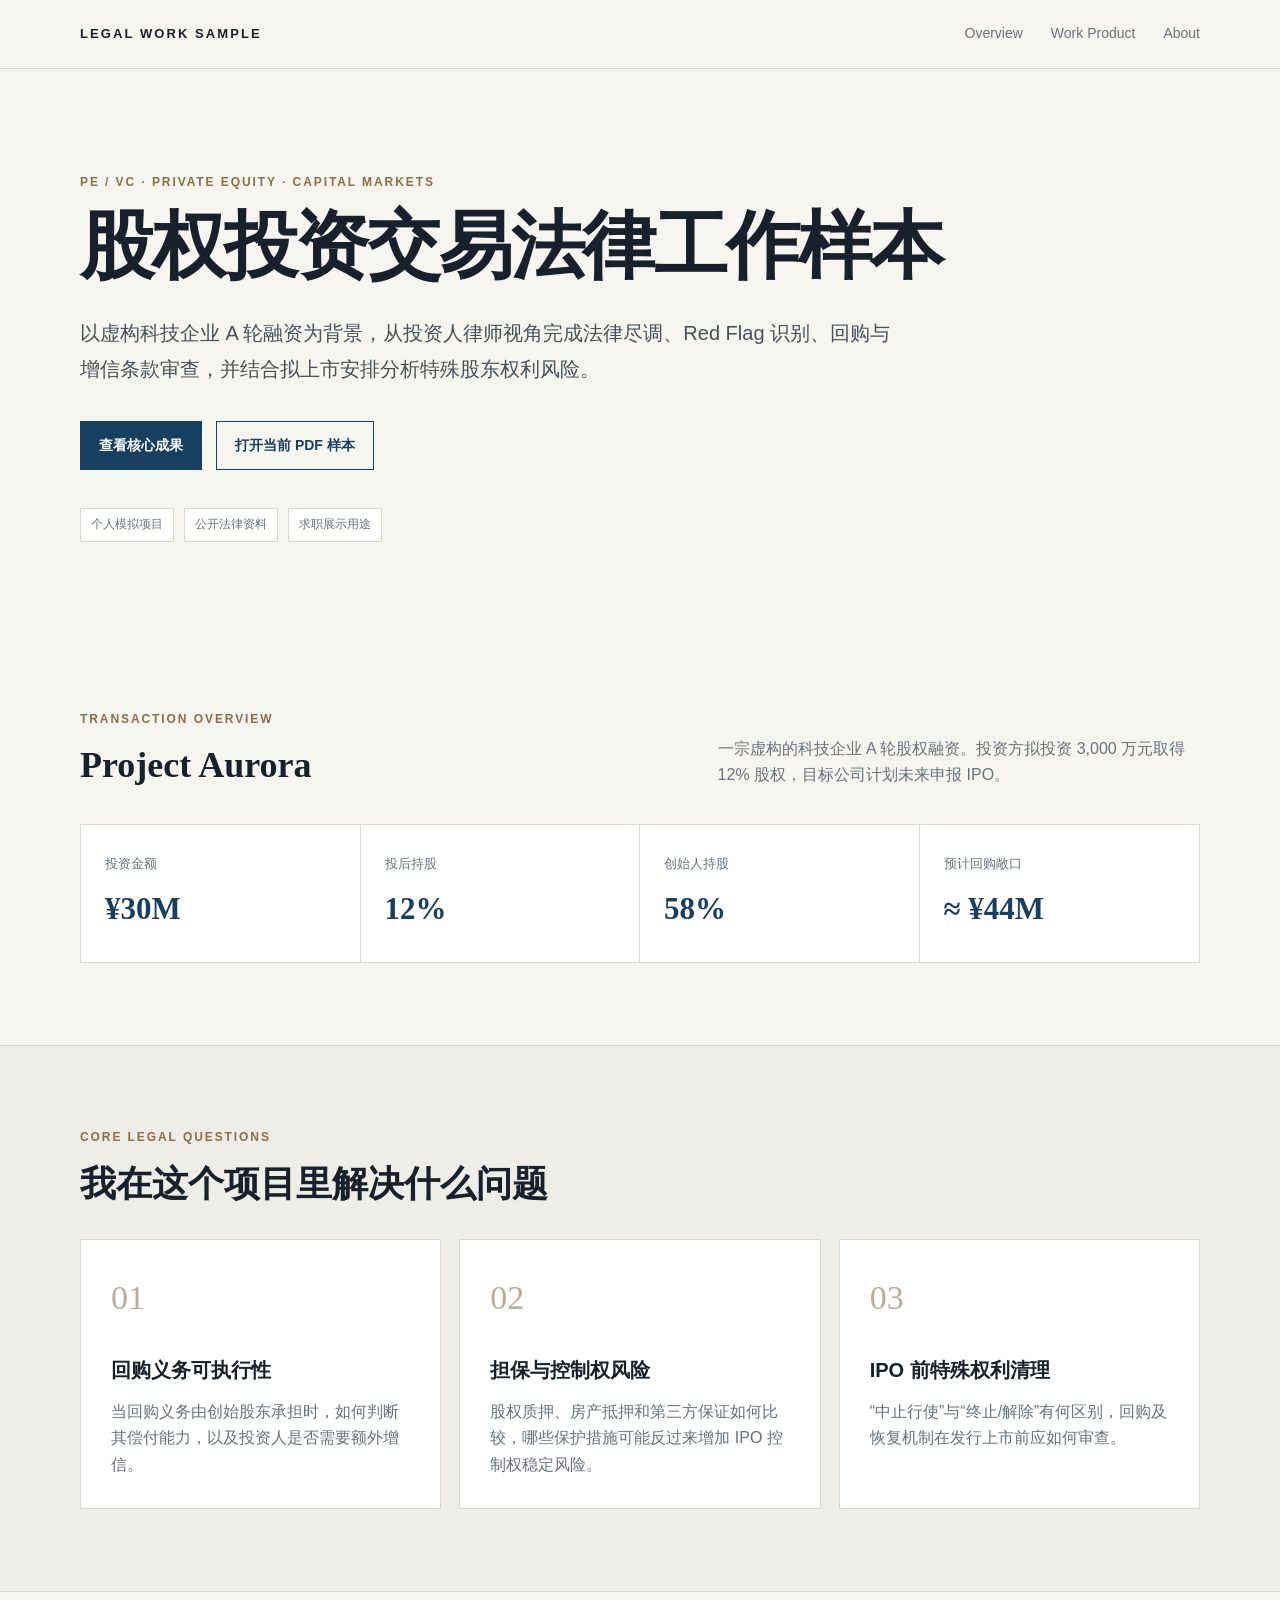
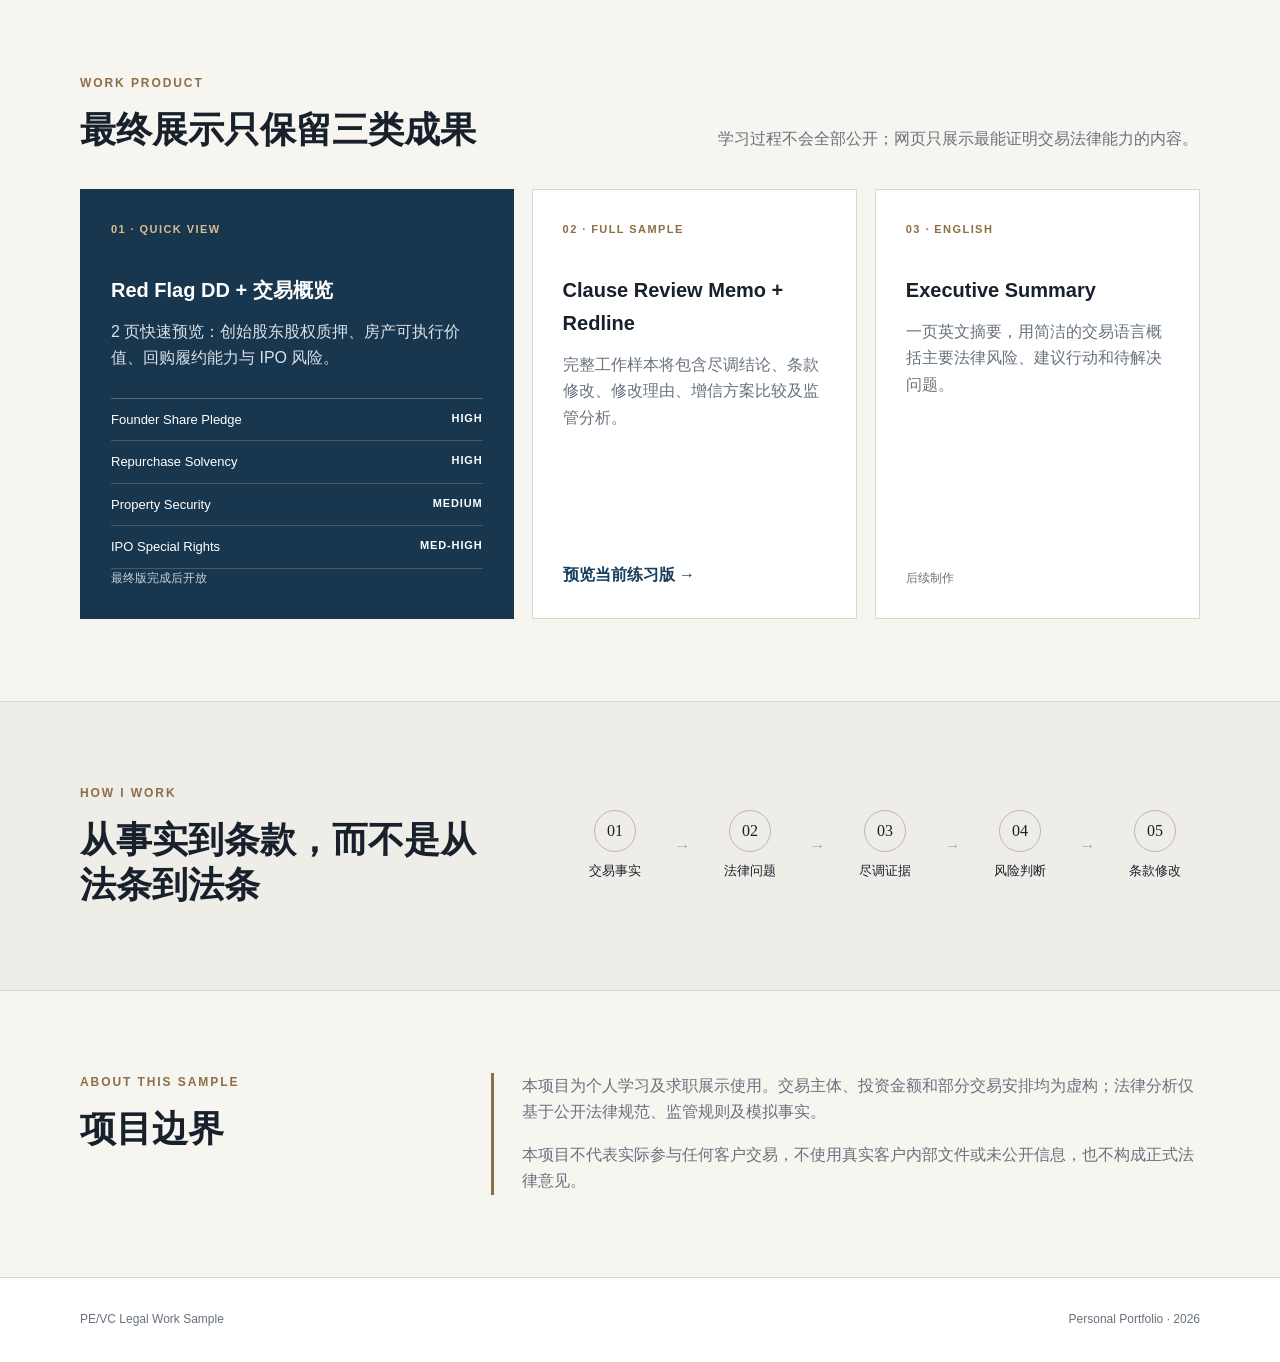
==== index.html @ 344b44df "Add static portfolio site" ====
<!doctype html>
<html lang="zh-CN">
<head>
  <meta charset="utf-8" />
  <meta name="viewport" content="width=device-width,initial-scale=1" />
  <meta name="description" content="PE/VC 股权投资交易法律工作样本｜个人求职作品集" />
  <title>PE/VC Legal Work Sample</title>
  <link rel="stylesheet" href="styles.css" />
</head>
<body>
  <header class="topbar">
    <div class="wrap nav">
      <a class="brand" href="#top">LEGAL WORK SAMPLE</a>
      <nav>
        <a href="#overview">Overview</a>
        <a href="#work">Work Product</a>
        <a href="#about">About</a>
      </nav>
    </div>
  </header>

  <main id="top">
    <section class="hero wrap">
      <div class="eyebrow">PE / VC · PRIVATE EQUITY · CAPITAL MARKETS</div>
      <h1>股权投资交易法律工作样本</h1>
      <p class="lead">以虚构科技企业 A 轮融资为背景，从投资人律师视角完成法律尽调、Red Flag 识别、回购与增信条款审查，并结合拟上市安排分析特殊股东权利风险。</p>
      <div class="hero-actions">
        <a class="btn primary" href="#work">查看核心成果</a>
        <a class="btn ghost" href="assets/PEVC_Legal_Work_Sample_v1.pdf" target="_blank" rel="noopener">打开当前 PDF 样本</a>
      </div>
      <div class="hero-meta">
        <span>个人模拟项目</span><span>公开法律资料</span><span>求职展示用途</span>
      </div>
    </section>

    <section id="overview" class="section wrap">
      <div class="section-head">
        <div>
          <div class="eyebrow">TRANSACTION OVERVIEW</div>
          <h2>Project Aurora</h2>
        </div>
        <p>一宗虚构的科技企业 A 轮股权融资。投资方拟投资 3,000 万元取得 12% 股权，目标公司计划未来申报 IPO。</p>
      </div>
      <div class="stats">
        <div class="stat"><span>投资金额</span><strong>¥30M</strong></div>
        <div class="stat"><span>投后持股</span><strong>12%</strong></div>
        <div class="stat"><span>创始人持股</span><strong>58%</strong></div>
        <div class="stat"><span>预计回购敞口</span><strong>≈ ¥44M</strong></div>
      </div>
    </section>

    <section class="section alt">
      <div class="wrap">
        <div class="eyebrow">CORE LEGAL QUESTIONS</div>
        <h2>我在这个项目里解决什么问题</h2>
        <div class="cards three">
          <article class="card">
            <div class="num">01</div>
            <h3>回购义务可执行性</h3>
            <p>当回购义务由创始股东承担时，如何判断其偿付能力，以及投资人是否需要额外增信。</p>
          </article>
          <article class="card">
            <div class="num">02</div>
            <h3>担保与控制权风险</h3>
            <p>股权质押、房产抵押和第三方保证如何比较，哪些保护措施可能反过来增加 IPO 控制权稳定风险。</p>
          </article>
          <article class="card">
            <div class="num">03</div>
            <h3>IPO 前特殊权利清理</h3>
            <p>“中止行使”与“终止/解除”有何区别，回购及恢复机制在发行上市前应如何审查。</p>
          </article>
        </div>
      </div>
    </section>

    <section id="work" class="section wrap">
      <div class="section-head">
        <div>
          <div class="eyebrow">WORK PRODUCT</div>
          <h2>最终展示只保留三类成果</h2>
        </div>
        <p>学习过程不会全部公开；网页只展示最能证明交易法律能力的内容。</p>
      </div>
      <div class="work-grid">
        <article class="work-card featured">
          <div class="tag">01 · QUICK VIEW</div>
          <h3>Red Flag DD + 交易概览</h3>
          <p>2 页快速预览：创始股东股权质押、房产可执行价值、回购履约能力与 IPO 风险。</p>
          <div class="mini-table">
            <div><span>Founder Share Pledge</span><b>HIGH</b></div>
            <div><span>Repurchase Solvency</span><b>HIGH</b></div>
            <div><span>Property Security</span><b>MEDIUM</b></div>
            <div><span>IPO Special Rights</span><b>MED-HIGH</b></div>
          </div>
          <span class="coming">最终版完成后开放</span>
        </article>

        <article class="work-card">
          <div class="tag">02 · FULL SAMPLE</div>
          <h3>Clause Review Memo + Redline</h3>
          <p>完整工作样本将包含尽调结论、条款修改、修改理由、增信方案比较及监管分析。</p>
          <a class="text-link" href="assets/PEVC_Legal_Work_Sample_v1.pdf" target="_blank" rel="noopener">预览当前练习版 →</a>
        </article>

        <article class="work-card">
          <div class="tag">03 · ENGLISH</div>
          <h3>Executive Summary</h3>
          <p>一页英文摘要，用简洁的交易语言概括主要法律风险、建议行动和待解决问题。</p>
          <span class="coming">后续制作</span>
        </article>
      </div>
    </section>

    <section class="section alt">
      <div class="wrap split">
        <div>
          <div class="eyebrow">HOW I WORK</div>
          <h2>从事实到条款，而不是从法条到法条</h2>
        </div>
        <div class="flow">
          <div><span>01</span><p>交易事实</p></div>
          <i>→</i>
          <div><span>02</span><p>法律问题</p></div>
          <i>→</i>
          <div><span>03</span><p>尽调证据</p></div>
          <i>→</i>
          <div><span>04</span><p>风险判断</p></div>
          <i>→</i>
          <div><span>05</span><p>条款修改</p></div>
        </div>
      </div>
    </section>

    <section id="about" class="section wrap about">
      <div>
        <div class="eyebrow">ABOUT THIS SAMPLE</div>
        <h2>项目边界</h2>
      </div>
      <div class="notice">
        <p>本项目为个人学习及求职展示使用。交易主体、投资金额和部分交易安排均为虚构；法律分析仅基于公开法律规范、监管规则及模拟事实。</p>
        <p>本项目不代表实际参与任何客户交易，不使用真实客户内部文件或未公开信息，也不构成正式法律意见。</p>
      </div>
    </section>
  </main>

  <footer>
    <div class="wrap footer-inner">
      <span>PE/VC Legal Work Sample</span>
      <span>Personal Portfolio · 2026</span>
    </div>
  </footer>
</body>
</html>
---- styles.css ----
:root{
  --ink:#18212b;
  --muted:#68727d;
  --paper:#f7f5f0;
  --white:#ffffff;
  --line:#d9d7d1;
  --accent:#173f5f;
  --accent2:#8d6e45;
  --soft:#ece8df;
}
*{box-sizing:border-box}
html{scroll-behavior:smooth}
body{margin:0;font-family:Inter,"PingFang SC","Microsoft YaHei",Arial,sans-serif;color:var(--ink);background:var(--paper);line-height:1.65}
a{color:inherit;text-decoration:none}
.wrap{width:min(1120px,calc(100% - 48px));margin:0 auto}
.topbar{position:sticky;top:0;z-index:20;background:rgba(247,245,240,.94);backdrop-filter:blur(12px);border-bottom:1px solid var(--line)}
.nav{height:68px;display:flex;align-items:center;justify-content:space-between}
.brand{font-size:13px;font-weight:800;letter-spacing:.16em}
nav{display:flex;gap:28px;font-size:14px;color:var(--muted)}
nav a:hover{color:var(--accent)}
.hero{padding:104px 0 86px}
.eyebrow{font-size:12px;font-weight:800;letter-spacing:.16em;color:var(--accent2);text-transform:uppercase;margin-bottom:14px}
h1{font-family:Georgia,"Songti SC",serif;font-size:clamp(42px,6vw,74px);line-height:1.08;margin:0 0 28px;letter-spacing:-.03em;font-weight:600;max-width:900px}
.lead{font-size:20px;line-height:1.8;max-width:830px;color:#46515c;margin:0 0 34px}
.hero-actions{display:flex;gap:14px;flex-wrap:wrap}.btn{padding:12px 18px;border:1px solid var(--accent);font-weight:700;font-size:14px}.btn.primary{background:var(--accent);color:#fff}.btn.ghost{background:transparent;color:var(--accent)}
.hero-meta{display:flex;gap:10px;flex-wrap:wrap;margin-top:38px}.hero-meta span{font-size:12px;padding:6px 10px;border:1px solid var(--line);background:#fff;color:var(--muted)}
.section{padding:82px 0}.alt{background:#efede7;border-top:1px solid var(--line);border-bottom:1px solid var(--line)}
.section-head{display:grid;grid-template-columns:1.1fr .9fr;gap:48px;align-items:end;margin-bottom:36px}.section-head p{margin:0;color:var(--muted);font-size:16px}
h2{font-family:Georgia,"Songti SC",serif;font-size:36px;line-height:1.25;margin:0;font-weight:600}h3{margin:0 0 12px;font-size:20px}
.stats{display:grid;grid-template-columns:repeat(4,1fr);border:1px solid var(--line);background:var(--white)}.stat{padding:28px 24px;border-right:1px solid var(--line)}.stat:last-child{border-right:0}.stat span{display:block;color:var(--muted);font-size:13px;margin-bottom:8px}.stat strong{font-family:Georgia,serif;font-size:31px;color:var(--accent)}
.cards{display:grid;gap:18px;margin-top:32px}.cards.three{grid-template-columns:repeat(3,1fr)}.card{background:var(--white);border:1px solid var(--line);padding:30px;min-height:220px}.card .num{font-family:Georgia,serif;font-size:34px;color:#b8ad9a;margin-bottom:28px}.card p{color:var(--muted);margin:0}
.work-grid{display:grid;grid-template-columns:1.2fr .9fr .9fr;gap:18px}.work-card{background:#fff;border:1px solid var(--line);padding:30px;min-height:300px;display:flex;flex-direction:column}.work-card.featured{background:#18364e;color:white;border-color:#18364e}.work-card.featured p{color:#d9e1e7}.tag{font-size:11px;letter-spacing:.13em;font-weight:800;color:var(--accent2);margin-bottom:36px}.featured .tag{color:#d7bd91}.work-card p{color:var(--muted);margin:0 0 26px}.mini-table{margin-top:auto;border-top:1px solid rgba(255,255,255,.25)}.mini-table div{display:flex;justify-content:space-between;padding:10px 0;border-bottom:1px solid rgba(255,255,255,.18);font-size:13px}.mini-table b{font-size:11px;letter-spacing:.08em}.text-link{font-weight:800;color:var(--accent);margin-top:auto}.coming{font-size:12px;color:var(--muted);margin-top:auto}.featured .coming{color:#c5d0d8}
.split{display:grid;grid-template-columns:.8fr 1.2fr;gap:70px;align-items:center}.flow{display:flex;align-items:center;justify-content:space-between;gap:10px}.flow div{text-align:center;min-width:90px}.flow span{display:inline-flex;width:42px;height:42px;border:1px solid #bdb9ae;align-items:center;justify-content:center;border-radius:50%;font-family:Georgia,serif;margin-bottom:8px}.flow p{font-size:13px;margin:0}.flow i{font-style:normal;color:#aaa}
.about{display:grid;grid-template-columns:.65fr 1.35fr;gap:70px}.notice{border-left:3px solid var(--accent2);padding-left:28px;color:var(--muted)}.notice p:first-child{margin-top:0}.notice p:last-child{margin-bottom:0}
footer{border-top:1px solid var(--line);background:#fff}.footer-inner{height:84px;display:flex;align-items:center;justify-content:space-between;font-size:12px;color:var(--muted)}
@media(max-width:820px){.wrap{width:min(100% - 32px,1120px)}nav{display:none}.hero{padding:72px 0 60px}.section{padding:60px 0}.section-head,.split,.about{grid-template-columns:1fr;gap:24px}.stats,.cards.three,.work-grid{grid-template-columns:1fr}.stat{border-right:0;border-bottom:1px solid var(--line)}.stat:last-child{border-bottom:0}.flow{overflow-x:auto;justify-content:flex-start;padding-bottom:8px}.footer-inner{height:auto;padding:24px 0;gap:12px;flex-direction:column;align-items:flex-start}}
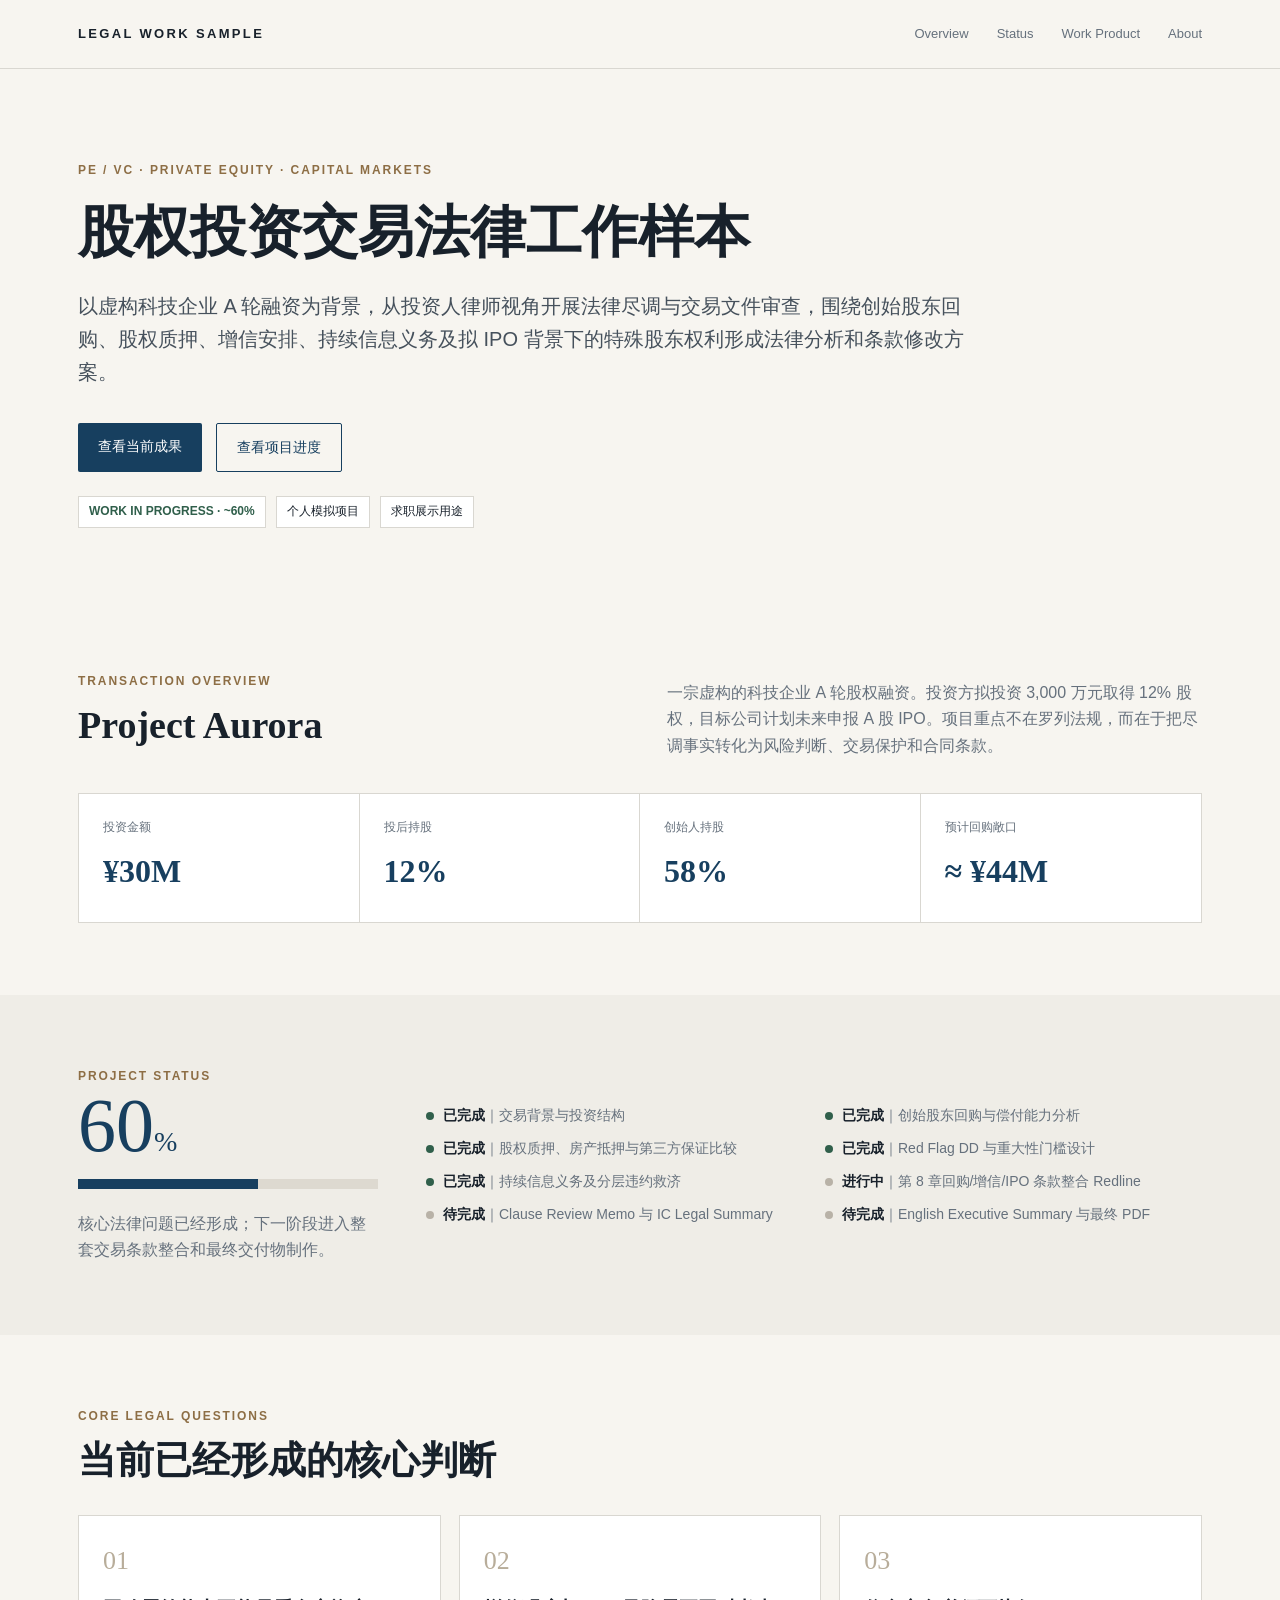
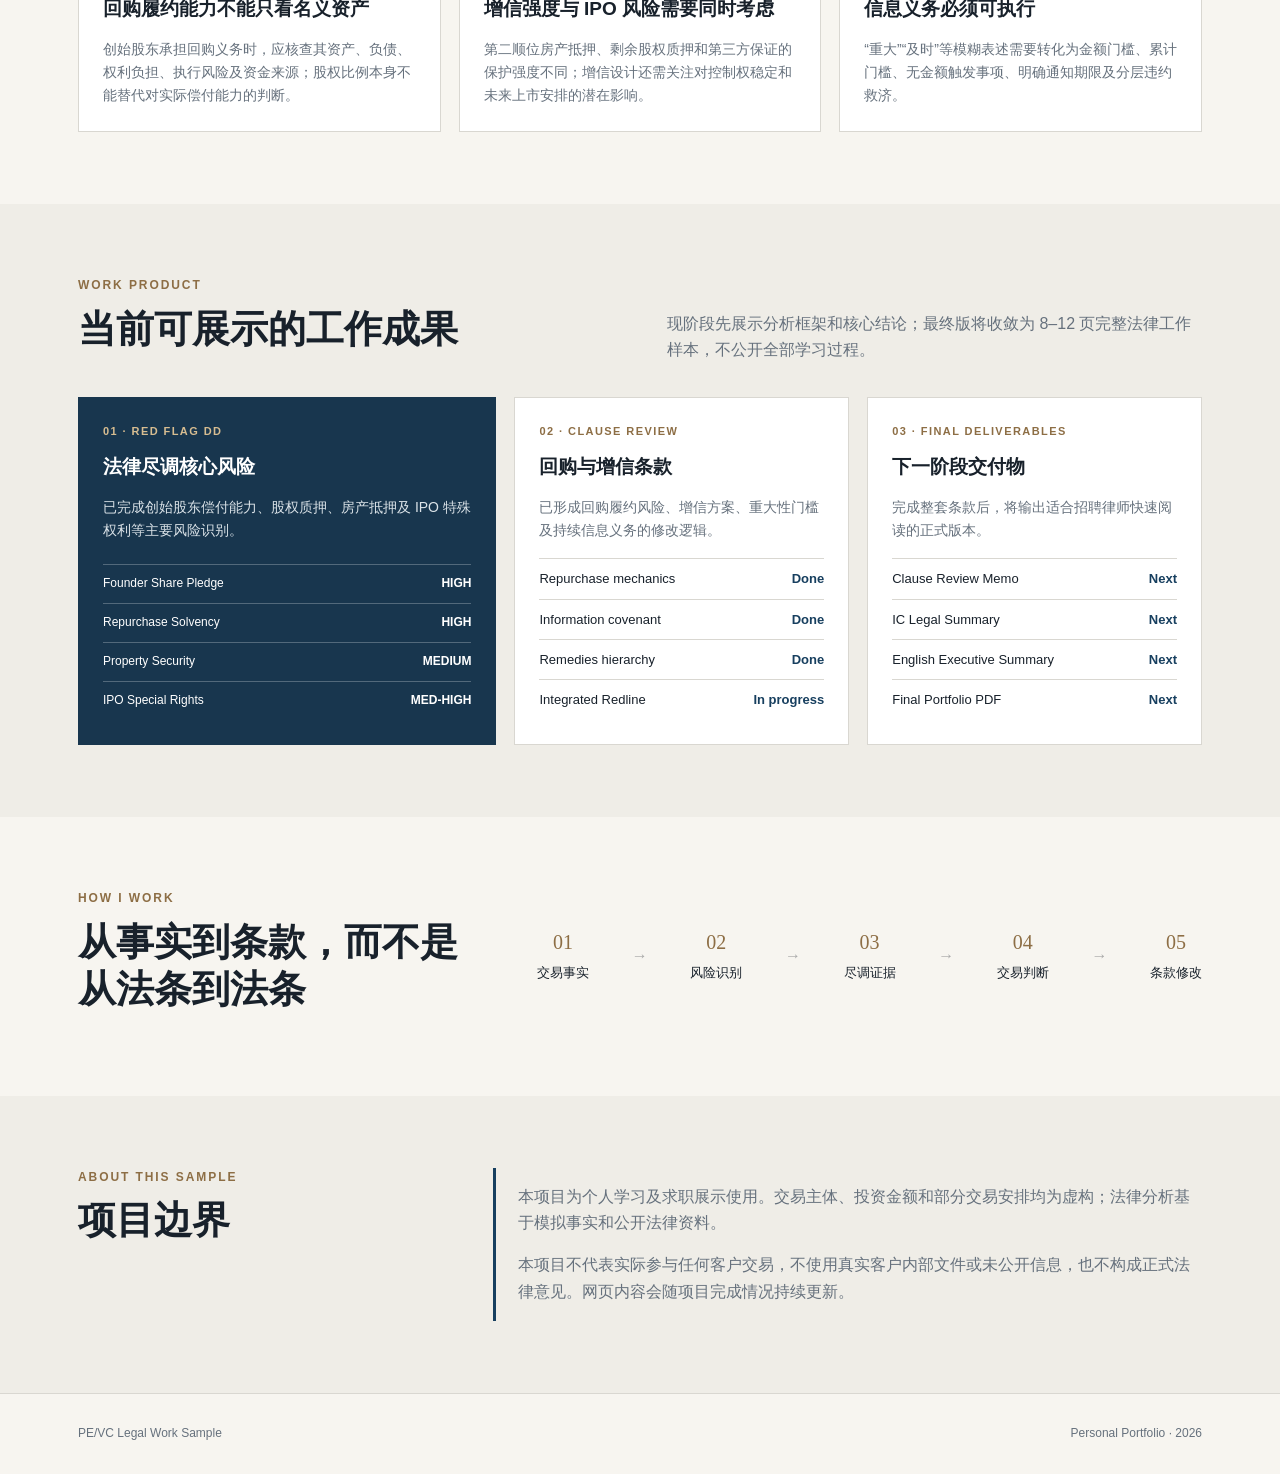
==== commit 803e505a: "Update portfolio homepage to v2" ====
--- a/index.html
+++ b/index.html
@@ -1,153 +1,65 @@
 <!doctype html>
 <html lang="zh-CN">
 <head>
-  <meta charset="utf-8" />
-  <meta name="viewport" content="width=device-width,initial-scale=1" />
-  <meta name="description" content="PE/VC 股权投资交易法律工作样本｜个人求职作品集" />
-  <title>PE/VC Legal Work Sample</title>
-  <link rel="stylesheet" href="styles.css" />
+<meta charset="utf-8" />
+<meta name="viewport" content="width=device-width,initial-scale=1" />
+<meta name="description" content="PE/VC 股权投资交易法律工作样本｜个人求职作品集" />
+<title>PE/VC Legal Work Sample</title>
+<style>
+:root{--ink:#18212b;--muted:#66717d;--paper:#f7f5f0;--panel:#fff;--line:#d9d7d1;--navy:#173f5f;--navy2:#18364e;--gold:#8d6e45;--soft:#efede7;--green:#305f4b}
+*{box-sizing:border-box}html{scroll-behavior:smooth}body{margin:0;background:var(--paper);color:var(--ink);font-family:Inter,"Noto Sans SC","PingFang SC","Microsoft YaHei",Arial,sans-serif;line-height:1.65}.wrap{max-width:1180px;margin:auto;padding:0 28px}.topbar{position:sticky;top:0;z-index:10;background:rgba(247,245,240,.96);border-bottom:1px solid var(--line);backdrop-filter:blur(8px)}.nav{height:68px;display:flex;align-items:center;justify-content:space-between}.brand{font-size:13px;letter-spacing:.18em;font-weight:700;color:var(--ink);text-decoration:none}.nav nav{display:flex;gap:28px}.nav nav a{font-size:13px;color:var(--muted);text-decoration:none}.hero{padding:92px 28px 72px}.eyebrow{font-size:12px;letter-spacing:.16em;font-weight:700;color:var(--gold);text-transform:uppercase}.hero h1,.section h2{font-family:"Noto Serif SC","Songti SC",Georgia,serif;font-weight:600}.hero h1{font-size:56px;line-height:1.2;margin:18px 0 24px;max-width:880px}.lead{font-size:20px;color:#46515c;max-width:900px}.hero-actions{display:flex;gap:14px;margin:34px 0 24px;flex-wrap:wrap}.btn{display:inline-block;padding:12px 20px;border-radius:2px;text-decoration:none;font-size:14px}.primary{background:var(--navy);color:#fff}.ghost{border:1px solid var(--navy);color:var(--navy)}.hero-meta{display:flex;gap:10px;flex-wrap:wrap}.hero-meta span,.status-badge{font-size:12px;border:1px solid var(--line);background:#fff;padding:5px 10px}.status-badge{border-color:#b9cbbf;color:var(--green);font-weight:700}.section{padding:72px 28px}.alt{background:var(--soft)}.section-head{display:grid;grid-template-columns:1fr 1fr;gap:54px;align-items:end;margin-bottom:34px}.section h2{font-size:38px;line-height:1.25;margin:10px 0}.section-head p{color:var(--muted);margin:0}.stats{display:grid;grid-template-columns:repeat(4,1fr);border:1px solid var(--line);background:#fff}.stat{padding:24px;border-right:1px solid var(--line)}.stat:last-child{border-right:none}.stat span{display:block;font-size:12px;color:var(--muted);margin-bottom:7px}.stat strong{font-family:Georgia,serif;color:var(--navy);font-size:32px}.progress-shell{display:grid;grid-template-columns:300px 1fr;gap:48px;align-items:center}.progress-num{font-family:Georgia,serif;font-size:76px;color:var(--navy);line-height:1}.progress-num small{font-size:28px}.bar{height:10px;background:#ddd9d0;margin:16px 0 22px}.bar i{display:block;width:60%;height:100%;background:var(--navy)}.milestones{display:grid;grid-template-columns:repeat(2,1fr);gap:10px 22px}.milestone{display:flex;gap:9px;font-size:14px;color:var(--muted)}.milestone b{color:var(--ink)}.dot{width:8px;height:8px;border-radius:50%;margin-top:8px;background:var(--green);flex:none}.dot.todo{background:#b8b2a7}.cards{display:grid;grid-template-columns:repeat(3,1fr);gap:18px;margin-top:30px}.card,.work-card{background:#fff;border:1px solid var(--line);padding:24px}.num{font-family:Georgia,serif;color:#b8ad9a;font-size:26px}.card h3,.work-card h3{font-size:19px;margin:10px 0}.card p,.work-card p{font-size:14px;color:var(--muted);margin-bottom:0}.work-grid{display:grid;grid-template-columns:1.25fr 1fr 1fr;gap:18px}.featured{background:var(--navy2);color:#fff;border-color:var(--navy2)}.featured p{color:#dbe3e8}.tag{font-size:11px;letter-spacing:.13em;color:var(--gold);font-weight:700}.featured .tag{color:#d7bd91}.mini-table{margin-top:22px}.mini-table div{display:flex;justify-content:space-between;border-top:1px solid rgba(255,255,255,.25);padding:9px 0;font-size:12px}.risk-list{margin:16px 0 0;padding:0;list-style:none}.risk-list li{padding:9px 0;border-top:1px solid var(--line);font-size:13px;display:flex;justify-content:space-between;gap:15px}.risk-list b{color:var(--navy)}.status{display:inline-block;margin-top:18px;font-size:12px;font-weight:700;color:var(--green)}.split{display:grid;grid-template-columns:.75fr 1.25fr;gap:60px;align-items:center}.flow{display:flex;align-items:center;gap:12px;justify-content:space-between}.flow div{text-align:center}.flow span{display:block;font-family:Georgia,serif;color:var(--gold);font-size:20px}.flow p{margin:3px 0;font-size:13px}.flow i{color:#aaa;font-style:normal}.about{display:grid;grid-template-columns:1fr 2fr;gap:60px}.notice{border-left:3px solid var(--navy);padding-left:22px;color:var(--muted)}footer{border-top:1px solid var(--line);padding:30px 0;color:var(--muted);font-size:12px}.footer-inner{display:flex;justify-content:space-between}
+@media(max-width:820px){.nav nav{display:none}.hero{padding-top:58px}.hero h1{font-size:40px}.lead{font-size:17px}.section-head,.progress-shell,.split,.about{grid-template-columns:1fr;gap:24px}.stats{grid-template-columns:repeat(2,1fr)}.stat:nth-child(2){border-right:none}.stat:nth-child(-n+2){border-bottom:1px solid var(--line)}.cards,.work-grid{grid-template-columns:1fr}.milestones{grid-template-columns:1fr}.flow{overflow-x:auto;justify-content:flex-start;padding-bottom:8px}.section h2{font-size:31px}.footer-inner{gap:10px;flex-direction:column}}
+</style>
 </head>
 <body>
-  <header class="topbar">
-    <div class="wrap nav">
-      <a class="brand" href="#top">LEGAL WORK SAMPLE</a>
-      <nav>
-        <a href="#overview">Overview</a>
-        <a href="#work">Work Product</a>
-        <a href="#about">About</a>
-      </nav>
-    </div>
-  </header>
+<header class="topbar"><div class="wrap nav"><a class="brand" href="#top">LEGAL WORK SAMPLE</a><nav><a href="#overview">Overview</a><a href="#status">Status</a><a href="#work">Work Product</a><a href="#about">About</a></nav></div></header>
+<main id="top">
+<section class="hero wrap">
+<div class="eyebrow">PE / VC · PRIVATE EQUITY · CAPITAL MARKETS</div>
+<h1>股权投资交易法律工作样本</h1>
+<p class="lead">以虚构科技企业 A 轮融资为背景，从投资人律师视角开展法律尽调与交易文件审查，围绕创始股东回购、股权质押、增信安排、持续信息义务及拟 IPO 背景下的特殊股东权利形成法律分析和条款修改方案。</p>
+<div class="hero-actions"><a class="btn primary" href="#work">查看当前成果</a><a class="btn ghost" href="#status">查看项目进度</a></div>
+<div class="hero-meta"><span class="status-badge">WORK IN PROGRESS · ~60%</span><span>个人模拟项目</span><span>求职展示用途</span></div>
+</section>
 
-  <main id="top">
-    <section class="hero wrap">
-      <div class="eyebrow">PE / VC · PRIVATE EQUITY · CAPITAL MARKETS</div>
-      <h1>股权投资交易法律工作样本</h1>
-      <p class="lead">以虚构科技企业 A 轮融资为背景，从投资人律师视角完成法律尽调、Red Flag 识别、回购与增信条款审查，并结合拟上市安排分析特殊股东权利风险。</p>
-      <div class="hero-actions">
-        <a class="btn primary" href="#work">查看核心成果</a>
-        <a class="btn ghost" href="assets/PEVC_Legal_Work_Sample_v1.pdf" target="_blank" rel="noopener">打开当前 PDF 样本</a>
-      </div>
-      <div class="hero-meta">
-        <span>个人模拟项目</span><span>公开法律资料</span><span>求职展示用途</span>
-      </div>
-    </section>
+<section id="overview" class="section wrap">
+<div class="section-head"><div><div class="eyebrow">TRANSACTION OVERVIEW</div><h2>Project Aurora</h2></div><p>一宗虚构的科技企业 A 轮股权融资。投资方拟投资 3,000 万元取得 12% 股权，目标公司计划未来申报 A 股 IPO。项目重点不在罗列法规，而在于把尽调事实转化为风险判断、交易保护和合同条款。</p></div>
+<div class="stats"><div class="stat"><span>投资金额</span><strong>¥30M</strong></div><div class="stat"><span>投后持股</span><strong>12%</strong></div><div class="stat"><span>创始人持股</span><strong>58%</strong></div><div class="stat"><span>预计回购敞口</span><strong>≈ ¥44M</strong></div></div>
+</section>
 
-    <section id="overview" class="section wrap">
-      <div class="section-head">
-        <div>
-          <div class="eyebrow">TRANSACTION OVERVIEW</div>
-          <h2>Project Aurora</h2>
-        </div>
-        <p>一宗虚构的科技企业 A 轮股权融资。投资方拟投资 3,000 万元取得 12% 股权，目标公司计划未来申报 IPO。</p>
-      </div>
-      <div class="stats">
-        <div class="stat"><span>投资金额</span><strong>¥30M</strong></div>
-        <div class="stat"><span>投后持股</span><strong>12%</strong></div>
-        <div class="stat"><span>创始人持股</span><strong>58%</strong></div>
-        <div class="stat"><span>预计回购敞口</span><strong>≈ ¥44M</strong></div>
-      </div>
-    </section>
+<section id="status" class="section alt"><div class="wrap progress-shell">
+<div><div class="eyebrow">PROJECT STATUS</div><div class="progress-num">60<small>%</small></div><div class="bar"><i></i></div><p style="color:var(--muted);margin:0">核心法律问题已经形成；下一阶段进入整套交易条款整合和最终交付物制作。</p></div>
+<div class="milestones">
+<div class="milestone"><span class="dot"></span><span><b>已完成</b>｜交易背景与投资结构</span></div>
+<div class="milestone"><span class="dot"></span><span><b>已完成</b>｜创始股东回购与偿付能力分析</span></div>
+<div class="milestone"><span class="dot"></span><span><b>已完成</b>｜股权质押、房产抵押与第三方保证比较</span></div>
+<div class="milestone"><span class="dot"></span><span><b>已完成</b>｜Red Flag DD 与重大性门槛设计</span></div>
+<div class="milestone"><span class="dot"></span><span><b>已完成</b>｜持续信息义务及分层违约救济</span></div>
+<div class="milestone"><span class="dot todo"></span><span><b>进行中</b>｜第 8 章回购/增信/IPO 条款整合 Redline</span></div>
+<div class="milestone"><span class="dot todo"></span><span><b>待完成</b>｜Clause Review Memo 与 IC Legal Summary</span></div>
+<div class="milestone"><span class="dot todo"></span><span><b>待完成</b>｜English Executive Summary 与最终 PDF</span></div>
+</div></div></section>
 
-    <section class="section alt">
-      <div class="wrap">
-        <div class="eyebrow">CORE LEGAL QUESTIONS</div>
-        <h2>我在这个项目里解决什么问题</h2>
-        <div class="cards three">
-          <article class="card">
-            <div class="num">01</div>
-            <h3>回购义务可执行性</h3>
-            <p>当回购义务由创始股东承担时，如何判断其偿付能力，以及投资人是否需要额外增信。</p>
-          </article>
-          <article class="card">
-            <div class="num">02</div>
-            <h3>担保与控制权风险</h3>
-            <p>股权质押、房产抵押和第三方保证如何比较，哪些保护措施可能反过来增加 IPO 控制权稳定风险。</p>
-          </article>
-          <article class="card">
-            <div class="num">03</div>
-            <h3>IPO 前特殊权利清理</h3>
-            <p>“中止行使”与“终止/解除”有何区别，回购及恢复机制在发行上市前应如何审查。</p>
-          </article>
-        </div>
-      </div>
-    </section>
+<section class="section wrap">
+<div class="eyebrow">CORE LEGAL QUESTIONS</div><h2>当前已经形成的核心判断</h2>
+<div class="cards">
+<article class="card"><div class="num">01</div><h3>回购履约能力不能只看名义资产</h3><p>创始股东承担回购义务时，应核查其资产、负债、权利负担、执行风险及资金来源；股权比例本身不能替代对实际偿付能力的判断。</p></article>
+<article class="card"><div class="num">02</div><h3>增信强度与 IPO 风险需要同时考虑</h3><p>第二顺位房产抵押、剩余股权质押和第三方保证的保护强度不同；增信设计还需关注对控制权稳定和未来上市安排的潜在影响。</p></article>
+<article class="card"><div class="num">03</div><h3>信息义务必须可执行</h3><p>“重大”“及时”等模糊表述需要转化为金额门槛、累计门槛、无金额触发事项、明确通知期限及分层违约救济。</p></article>
+</div>
+</section>
 
-    <section id="work" class="section wrap">
-      <div class="section-head">
-        <div>
-          <div class="eyebrow">WORK PRODUCT</div>
-          <h2>最终展示只保留三类成果</h2>
-        </div>
-        <p>学习过程不会全部公开；网页只展示最能证明交易法律能力的内容。</p>
-      </div>
-      <div class="work-grid">
-        <article class="work-card featured">
-          <div class="tag">01 · QUICK VIEW</div>
-          <h3>Red Flag DD + 交易概览</h3>
-          <p>2 页快速预览：创始股东股权质押、房产可执行价值、回购履约能力与 IPO 风险。</p>
-          <div class="mini-table">
-            <div><span>Founder Share Pledge</span><b>HIGH</b></div>
-            <div><span>Repurchase Solvency</span><b>HIGH</b></div>
-            <div><span>Property Security</span><b>MEDIUM</b></div>
-            <div><span>IPO Special Rights</span><b>MED-HIGH</b></div>
-          </div>
-          <span class="coming">最终版完成后开放</span>
-        </article>
+<section id="work" class="section alt"><div class="wrap">
+<div class="section-head"><div><div class="eyebrow">WORK PRODUCT</div><h2>当前可展示的工作成果</h2></div><p>现阶段先展示分析框架和核心结论；最终版将收敛为 8–12 页完整法律工作样本，不公开全部学习过程。</p></div>
+<div class="work-grid">
+<article class="work-card featured"><div class="tag">01 · RED FLAG DD</div><h3>法律尽调核心风险</h3><p>已完成创始股东偿付能力、股权质押、房产抵押及 IPO 特殊权利等主要风险识别。</p><div class="mini-table"><div><span>Founder Share Pledge</span><b>HIGH</b></div><div><span>Repurchase Solvency</span><b>HIGH</b></div><div><span>Property Security</span><b>MEDIUM</b></div><div><span>IPO Special Rights</span><b>MED-HIGH</b></div></div></article>
+<article class="work-card"><div class="tag">02 · CLAUSE REVIEW</div><h3>回购与增信条款</h3><p>已形成回购履约风险、增信方案、重大性门槛及持续信息义务的修改逻辑。</p><ul class="risk-list"><li><span>Repurchase mechanics</span><b>Done</b></li><li><span>Information covenant</span><b>Done</b></li><li><span>Remedies hierarchy</span><b>Done</b></li><li><span>Integrated Redline</span><b>In progress</b></li></ul></article>
+<article class="work-card"><div class="tag">03 · FINAL DELIVERABLES</div><h3>下一阶段交付物</h3><p>完成整套条款后，将输出适合招聘律师快速阅读的正式版本。</p><ul class="risk-list"><li><span>Clause Review Memo</span><b>Next</b></li><li><span>IC Legal Summary</span><b>Next</b></li><li><span>English Executive Summary</span><b>Next</b></li><li><span>Final Portfolio PDF</span><b>Next</b></li></ul></article>
+</div></div></section>
 
-        <article class="work-card">
-          <div class="tag">02 · FULL SAMPLE</div>
-          <h3>Clause Review Memo + Redline</h3>
-          <p>完整工作样本将包含尽调结论、条款修改、修改理由、增信方案比较及监管分析。</p>
-          <a class="text-link" href="assets/PEVC_Legal_Work_Sample_v1.pdf" target="_blank" rel="noopener">预览当前练习版 →</a>
-        </article>
+<section class="section wrap split"><div><div class="eyebrow">HOW I WORK</div><h2>从事实到条款，而不是从法条到法条</h2></div><div class="flow"><div><span>01</span><p>交易事实</p></div><i>→</i><div><span>02</span><p>风险识别</p></div><i>→</i><div><span>03</span><p>尽调证据</p></div><i>→</i><div><span>04</span><p>交易判断</p></div><i>→</i><div><span>05</span><p>条款修改</p></div></div></section>
 
-        <article class="work-card">
-          <div class="tag">03 · ENGLISH</div>
-          <h3>Executive Summary</h3>
-          <p>一页英文摘要，用简洁的交易语言概括主要法律风险、建议行动和待解决问题。</p>
-          <span class="coming">后续制作</span>
-        </article>
-      </div>
-    </section>
-
-    <section class="section alt">
-      <div class="wrap split">
-        <div>
-          <div class="eyebrow">HOW I WORK</div>
-          <h2>从事实到条款，而不是从法条到法条</h2>
-        </div>
-        <div class="flow">
-          <div><span>01</span><p>交易事实</p></div>
-          <i>→</i>
-          <div><span>02</span><p>法律问题</p></div>
-          <i>→</i>
-          <div><span>03</span><p>尽调证据</p></div>
-          <i>→</i>
-          <div><span>04</span><p>风险判断</p></div>
-          <i>→</i>
-          <div><span>05</span><p>条款修改</p></div>
-        </div>
-      </div>
-    </section>
-
-    <section id="about" class="section wrap about">
-      <div>
-        <div class="eyebrow">ABOUT THIS SAMPLE</div>
-        <h2>项目边界</h2>
-      </div>
-      <div class="notice">
-        <p>本项目为个人学习及求职展示使用。交易主体、投资金额和部分交易安排均为虚构；法律分析仅基于公开法律规范、监管规则及模拟事实。</p>
-        <p>本项目不代表实际参与任何客户交易，不使用真实客户内部文件或未公开信息，也不构成正式法律意见。</p>
-      </div>
-    </section>
-  </main>
-
-  <footer>
-    <div class="wrap footer-inner">
-      <span>PE/VC Legal Work Sample</span>
-      <span>Personal Portfolio · 2026</span>
-    </div>
-  </footer>
-</body>
-</html>
+<section id="about" class="section alt"><div class="wrap about"><div><div class="eyebrow">ABOUT THIS SAMPLE</div><h2>项目边界</h2></div><div class="notice"><p>本项目为个人学习及求职展示使用。交易主体、投资金额和部分交易安排均为虚构；法律分析基于模拟事实和公开法律资料。</p><p>本项目不代表实际参与任何客户交易，不使用真实客户内部文件或未公开信息，也不构成正式法律意见。网页内容会随项目完成情况持续更新。</p></div></div></section>
+</main>
+<footer><div class="wrap footer-inner"><span>PE/VC Legal Work Sample</span><span>Personal Portfolio · 2026</span></div></footer>
+</body></html>
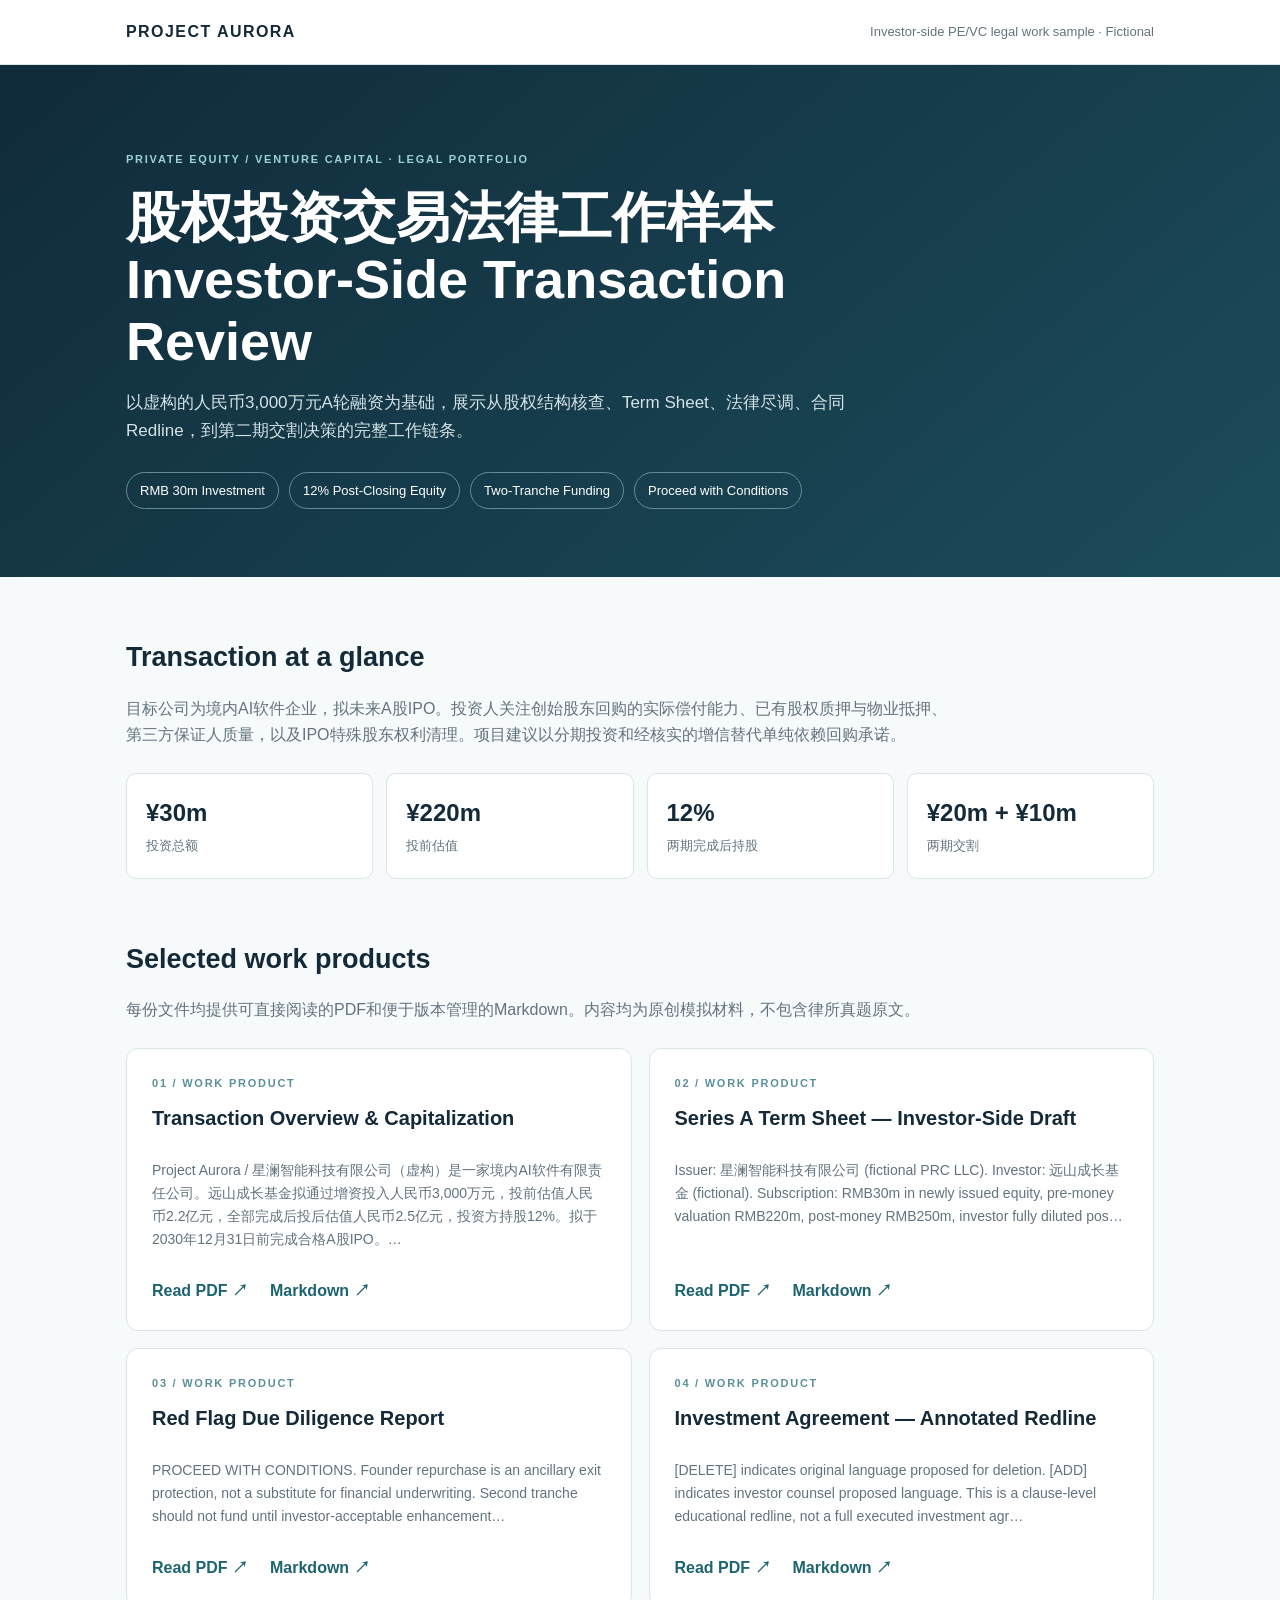
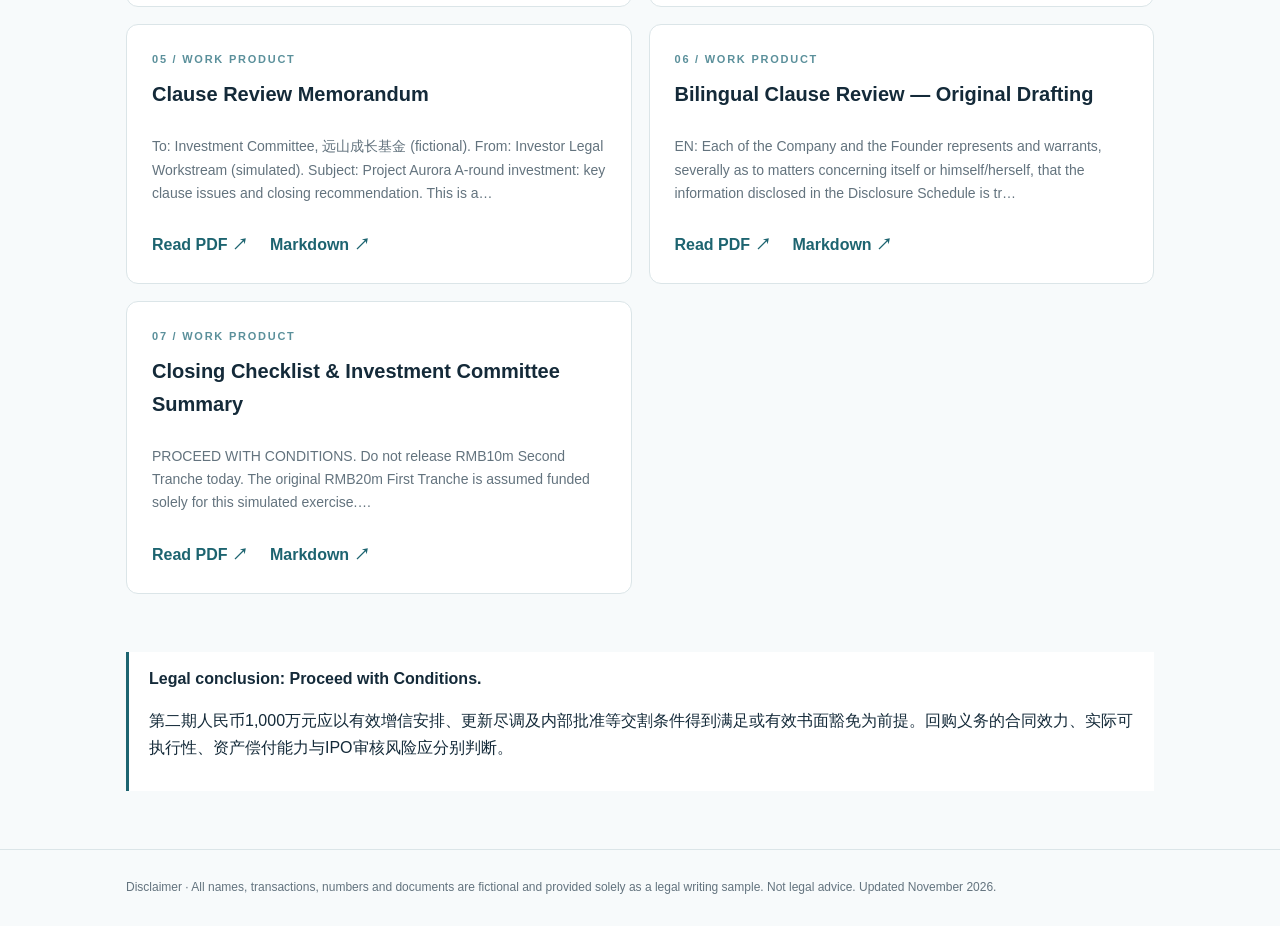
==== commit fdbba641: "Update Project Aurora investor-side PEVC legal work sample v2" ====
--- a/index.html
+++ b/index.html
@@ -1,65 +1,9 @@
-<!doctype html>
-<html lang="zh-CN">
-<head>
-<meta charset="utf-8" />
-<meta name="viewport" content="width=device-width,initial-scale=1" />
-<meta name="description" content="PE/VC 股权投资交易法律工作样本｜个人求职作品集" />
-<title>PE/VC Legal Work Sample</title>
-<style>
-:root{--ink:#18212b;--muted:#66717d;--paper:#f7f5f0;--panel:#fff;--line:#d9d7d1;--navy:#173f5f;--navy2:#18364e;--gold:#8d6e45;--soft:#efede7;--green:#305f4b}
-*{box-sizing:border-box}html{scroll-behavior:smooth}body{margin:0;background:var(--paper);color:var(--ink);font-family:Inter,"Noto Sans SC","PingFang SC","Microsoft YaHei",Arial,sans-serif;line-height:1.65}.wrap{max-width:1180px;margin:auto;padding:0 28px}.topbar{position:sticky;top:0;z-index:10;background:rgba(247,245,240,.96);border-bottom:1px solid var(--line);backdrop-filter:blur(8px)}.nav{height:68px;display:flex;align-items:center;justify-content:space-between}.brand{font-size:13px;letter-spacing:.18em;font-weight:700;color:var(--ink);text-decoration:none}.nav nav{display:flex;gap:28px}.nav nav a{font-size:13px;color:var(--muted);text-decoration:none}.hero{padding:92px 28px 72px}.eyebrow{font-size:12px;letter-spacing:.16em;font-weight:700;color:var(--gold);text-transform:uppercase}.hero h1,.section h2{font-family:"Noto Serif SC","Songti SC",Georgia,serif;font-weight:600}.hero h1{font-size:56px;line-height:1.2;margin:18px 0 24px;max-width:880px}.lead{font-size:20px;color:#46515c;max-width:900px}.hero-actions{display:flex;gap:14px;margin:34px 0 24px;flex-wrap:wrap}.btn{display:inline-block;padding:12px 20px;border-radius:2px;text-decoration:none;font-size:14px}.primary{background:var(--navy);color:#fff}.ghost{border:1px solid var(--navy);color:var(--navy)}.hero-meta{display:flex;gap:10px;flex-wrap:wrap}.hero-meta span,.status-badge{font-size:12px;border:1px solid var(--line);background:#fff;padding:5px 10px}.status-badge{border-color:#b9cbbf;color:var(--green);font-weight:700}.section{padding:72px 28px}.alt{background:var(--soft)}.section-head{display:grid;grid-template-columns:1fr 1fr;gap:54px;align-items:end;margin-bottom:34px}.section h2{font-size:38px;line-height:1.25;margin:10px 0}.section-head p{color:var(--muted);margin:0}.stats{display:grid;grid-template-columns:repeat(4,1fr);border:1px solid var(--line);background:#fff}.stat{padding:24px;border-right:1px solid var(--line)}.stat:last-child{border-right:none}.stat span{display:block;font-size:12px;color:var(--muted);margin-bottom:7px}.stat strong{font-family:Georgia,serif;color:var(--navy);font-size:32px}.progress-shell{display:grid;grid-template-columns:300px 1fr;gap:48px;align-items:center}.progress-num{font-family:Georgia,serif;font-size:76px;color:var(--navy);line-height:1}.progress-num small{font-size:28px}.bar{height:10px;background:#ddd9d0;margin:16px 0 22px}.bar i{display:block;width:60%;height:100%;background:var(--navy)}.milestones{display:grid;grid-template-columns:repeat(2,1fr);gap:10px 22px}.milestone{display:flex;gap:9px;font-size:14px;color:var(--muted)}.milestone b{color:var(--ink)}.dot{width:8px;height:8px;border-radius:50%;margin-top:8px;background:var(--green);flex:none}.dot.todo{background:#b8b2a7}.cards{display:grid;grid-template-columns:repeat(3,1fr);gap:18px;margin-top:30px}.card,.work-card{background:#fff;border:1px solid var(--line);padding:24px}.num{font-family:Georgia,serif;color:#b8ad9a;font-size:26px}.card h3,.work-card h3{font-size:19px;margin:10px 0}.card p,.work-card p{font-size:14px;color:var(--muted);margin-bottom:0}.work-grid{display:grid;grid-template-columns:1.25fr 1fr 1fr;gap:18px}.featured{background:var(--navy2);color:#fff;border-color:var(--navy2)}.featured p{color:#dbe3e8}.tag{font-size:11px;letter-spacing:.13em;color:var(--gold);font-weight:700}.featured .tag{color:#d7bd91}.mini-table{margin-top:22px}.mini-table div{display:flex;justify-content:space-between;border-top:1px solid rgba(255,255,255,.25);padding:9px 0;font-size:12px}.risk-list{margin:16px 0 0;padding:0;list-style:none}.risk-list li{padding:9px 0;border-top:1px solid var(--line);font-size:13px;display:flex;justify-content:space-between;gap:15px}.risk-list b{color:var(--navy)}.status{display:inline-block;margin-top:18px;font-size:12px;font-weight:700;color:var(--green)}.split{display:grid;grid-template-columns:.75fr 1.25fr;gap:60px;align-items:center}.flow{display:flex;align-items:center;gap:12px;justify-content:space-between}.flow div{text-align:center}.flow span{display:block;font-family:Georgia,serif;color:var(--gold);font-size:20px}.flow p{margin:3px 0;font-size:13px}.flow i{color:#aaa;font-style:normal}.about{display:grid;grid-template-columns:1fr 2fr;gap:60px}.notice{border-left:3px solid var(--navy);padding-left:22px;color:var(--muted)}footer{border-top:1px solid var(--line);padding:30px 0;color:var(--muted);font-size:12px}.footer-inner{display:flex;justify-content:space-between}
-@media(max-width:820px){.nav nav{display:none}.hero{padding-top:58px}.hero h1{font-size:40px}.lead{font-size:17px}.section-head,.progress-shell,.split,.about{grid-template-columns:1fr;gap:24px}.stats{grid-template-columns:repeat(2,1fr)}.stat:nth-child(2){border-right:none}.stat:nth-child(-n+2){border-bottom:1px solid var(--line)}.cards,.work-grid{grid-template-columns:1fr}.milestones{grid-template-columns:1fr}.flow{overflow-x:auto;justify-content:flex-start;padding-bottom:8px}.section h2{font-size:31px}.footer-inner{gap:10px;flex-direction:column}}
-</style>
-</head>
-<body>
-<header class="topbar"><div class="wrap nav"><a class="brand" href="#top">LEGAL WORK SAMPLE</a><nav><a href="#overview">Overview</a><a href="#status">Status</a><a href="#work">Work Product</a><a href="#about">About</a></nav></div></header>
-<main id="top">
-<section class="hero wrap">
-<div class="eyebrow">PE / VC · PRIVATE EQUITY · CAPITAL MARKETS</div>
-<h1>股权投资交易法律工作样本</h1>
-<p class="lead">以虚构科技企业 A 轮融资为背景，从投资人律师视角开展法律尽调与交易文件审查，围绕创始股东回购、股权质押、增信安排、持续信息义务及拟 IPO 背景下的特殊股东权利形成法律分析和条款修改方案。</p>
-<div class="hero-actions"><a class="btn primary" href="#work">查看当前成果</a><a class="btn ghost" href="#status">查看项目进度</a></div>
-<div class="hero-meta"><span class="status-badge">WORK IN PROGRESS · ~60%</span><span>个人模拟项目</span><span>求职展示用途</span></div>
-</section>
-
-<section id="overview" class="section wrap">
-<div class="section-head"><div><div class="eyebrow">TRANSACTION OVERVIEW</div><h2>Project Aurora</h2></div><p>一宗虚构的科技企业 A 轮股权融资。投资方拟投资 3,000 万元取得 12% 股权，目标公司计划未来申报 A 股 IPO。项目重点不在罗列法规，而在于把尽调事实转化为风险判断、交易保护和合同条款。</p></div>
-<div class="stats"><div class="stat"><span>投资金额</span><strong>¥30M</strong></div><div class="stat"><span>投后持股</span><strong>12%</strong></div><div class="stat"><span>创始人持股</span><strong>58%</strong></div><div class="stat"><span>预计回购敞口</span><strong>≈ ¥44M</strong></div></div>
-</section>
-
-<section id="status" class="section alt"><div class="wrap progress-shell">
-<div><div class="eyebrow">PROJECT STATUS</div><div class="progress-num">60<small>%</small></div><div class="bar"><i></i></div><p style="color:var(--muted);margin:0">核心法律问题已经形成；下一阶段进入整套交易条款整合和最终交付物制作。</p></div>
-<div class="milestones">
-<div class="milestone"><span class="dot"></span><span><b>已完成</b>｜交易背景与投资结构</span></div>
-<div class="milestone"><span class="dot"></span><span><b>已完成</b>｜创始股东回购与偿付能力分析</span></div>
-<div class="milestone"><span class="dot"></span><span><b>已完成</b>｜股权质押、房产抵押与第三方保证比较</span></div>
-<div class="milestone"><span class="dot"></span><span><b>已完成</b>｜Red Flag DD 与重大性门槛设计</span></div>
-<div class="milestone"><span class="dot"></span><span><b>已完成</b>｜持续信息义务及分层违约救济</span></div>
-<div class="milestone"><span class="dot todo"></span><span><b>进行中</b>｜第 8 章回购/增信/IPO 条款整合 Redline</span></div>
-<div class="milestone"><span class="dot todo"></span><span><b>待完成</b>｜Clause Review Memo 与 IC Legal Summary</span></div>
-<div class="milestone"><span class="dot todo"></span><span><b>待完成</b>｜English Executive Summary 与最终 PDF</span></div>
-</div></div></section>
-
-<section class="section wrap">
-<div class="eyebrow">CORE LEGAL QUESTIONS</div><h2>当前已经形成的核心判断</h2>
-<div class="cards">
-<article class="card"><div class="num">01</div><h3>回购履约能力不能只看名义资产</h3><p>创始股东承担回购义务时，应核查其资产、负债、权利负担、执行风险及资金来源；股权比例本身不能替代对实际偿付能力的判断。</p></article>
-<article class="card"><div class="num">02</div><h3>增信强度与 IPO 风险需要同时考虑</h3><p>第二顺位房产抵押、剩余股权质押和第三方保证的保护强度不同；增信设计还需关注对控制权稳定和未来上市安排的潜在影响。</p></article>
-<article class="card"><div class="num">03</div><h3>信息义务必须可执行</h3><p>“重大”“及时”等模糊表述需要转化为金额门槛、累计门槛、无金额触发事项、明确通知期限及分层违约救济。</p></article>
-</div>
-</section>
-
-<section id="work" class="section alt"><div class="wrap">
-<div class="section-head"><div><div class="eyebrow">WORK PRODUCT</div><h2>当前可展示的工作成果</h2></div><p>现阶段先展示分析框架和核心结论；最终版将收敛为 8–12 页完整法律工作样本，不公开全部学习过程。</p></div>
-<div class="work-grid">
-<article class="work-card featured"><div class="tag">01 · RED FLAG DD</div><h3>法律尽调核心风险</h3><p>已完成创始股东偿付能力、股权质押、房产抵押及 IPO 特殊权利等主要风险识别。</p><div class="mini-table"><div><span>Founder Share Pledge</span><b>HIGH</b></div><div><span>Repurchase Solvency</span><b>HIGH</b></div><div><span>Property Security</span><b>MEDIUM</b></div><div><span>IPO Special Rights</span><b>MED-HIGH</b></div></div></article>
-<article class="work-card"><div class="tag">02 · CLAUSE REVIEW</div><h3>回购与增信条款</h3><p>已形成回购履约风险、增信方案、重大性门槛及持续信息义务的修改逻辑。</p><ul class="risk-list"><li><span>Repurchase mechanics</span><b>Done</b></li><li><span>Information covenant</span><b>Done</b></li><li><span>Remedies hierarchy</span><b>Done</b></li><li><span>Integrated Redline</span><b>In progress</b></li></ul></article>
-<article class="work-card"><div class="tag">03 · FINAL DELIVERABLES</div><h3>下一阶段交付物</h3><p>完成整套条款后，将输出适合招聘律师快速阅读的正式版本。</p><ul class="risk-list"><li><span>Clause Review Memo</span><b>Next</b></li><li><span>IC Legal Summary</span><b>Next</b></li><li><span>English Executive Summary</span><b>Next</b></li><li><span>Final Portfolio PDF</span><b>Next</b></li></ul></article>
-</div></div></section>
-
-<section class="section wrap split"><div><div class="eyebrow">HOW I WORK</div><h2>从事实到条款，而不是从法条到法条</h2></div><div class="flow"><div><span>01</span><p>交易事实</p></div><i>→</i><div><span>02</span><p>风险识别</p></div><i>→</i><div><span>03</span><p>尽调证据</p></div><i>→</i><div><span>04</span><p>交易判断</p></div><i>→</i><div><span>05</span><p>条款修改</p></div></div></section>
-
-<section id="about" class="section alt"><div class="wrap about"><div><div class="eyebrow">ABOUT THIS SAMPLE</div><h2>项目边界</h2></div><div class="notice"><p>本项目为个人学习及求职展示使用。交易主体、投资金额和部分交易安排均为虚构；法律分析基于模拟事实和公开法律资料。</p><p>本项目不代表实际参与任何客户交易，不使用真实客户内部文件或未公开信息，也不构成正式法律意见。网页内容会随项目完成情况持续更新。</p></div></div></section>
-</main>
-<footer><div class="wrap footer-inner"><span>PE/VC Legal Work Sample</span><span>Personal Portfolio · 2026</span></div></footer>
-</body></html>
+<!doctype html><html lang="zh-CN"><head><meta charset="utf-8"><meta name="viewport" content="width=device-width,initial-scale=1"><title>Project Aurora | PE/VC Legal Work Sample</title><style>
+:root{--ink:#142a39;--muted:#63737e;--accent:#1d6470;--line:#dbe5e8;--bg:#f7fafb}*{box-sizing:border-box}body{margin:0;background:var(--bg);color:var(--ink);font-family:Inter,-apple-system,BlinkMacSystemFont,"Segoe UI","Noto Sans SC",sans-serif;line-height:1.65}.wrap{max-width:1080px;margin:auto;padding:0 26px}header{background:white;border-bottom:1px solid var(--line);padding:19px 0}header .wrap{display:flex;justify-content:space-between;gap:16px;align-items:center}header b{letter-spacing:.09em}header span{color:var(--muted);font-size:13px}.hero{padding:85px 0 68px;background:linear-gradient(140deg,#102b3a,#1c4c5b);color:#fff}.eyebrow{font-size:11px;letter-spacing:.16em;text-transform:uppercase;color:#5b909b;font-weight:700}.hero .eyebrow{color:#9cd0d7}h1{font-size:clamp(32px,5vw,54px);line-height:1.15;max-width:800px;margin:17px 0}.hero p{max-width:760px;color:#d4e3e7;font-size:17px}.pills{display:flex;flex-wrap:wrap;gap:10px;margin-top:27px}.pills span{border:1px solid #668b98;padding:7px 13px;border-radius:30px;font-size:13px}section{padding:58px 0}h2{font-size:27px;margin:0 0 13px}.lead{max-width:830px;color:var(--muted)}.stats{display:grid;grid-template-columns:repeat(4,1fr);gap:13px;margin-top:24px}.stat{background:white;border:1px solid var(--line);border-radius:10px;padding:19px}.stat strong{display:block;font-size:24px}.stat small{color:var(--muted)}.grid{display:grid;grid-template-columns:repeat(2,1fr);gap:17px;margin-top:24px}.doc{background:#fff;border:1px solid var(--line);padding:25px;border-radius:12px;display:flex;flex-direction:column}.doc h3{margin:10px 0;font-size:20px}.doc p{font-size:14px;color:var(--muted);flex:1}.links{display:flex;gap:22px;margin-top:13px}a{color:var(--accent);font-weight:650;text-decoration:none}a:hover{text-decoration:underline}.notice{border-left:3px solid var(--accent);padding:14px 20px;background:white}footer{border-top:1px solid var(--line);padding:28px 0;color:var(--muted);font-size:12px}@media(max-width:700px){.stats,.grid{grid-template-columns:1fr 1fr}.stats{grid-template-columns:1fr 1fr}header span{display:none}}@media(max-width:520px){.grid{grid-template-columns:1fr}}
+</style></head><body><header><div class="wrap"><b>PROJECT AURORA</b><span>Investor-side PE/VC legal work sample · Fictional</span></div></header><div class="hero"><div class="wrap"><div class="eyebrow">Private Equity / Venture Capital · Legal Portfolio</div><h1>股权投资交易法律工作样本<br>Investor-Side Transaction Review</h1><p>以虚构的人民币3,000万元A轮融资为基础，展示从股权结构核查、Term Sheet、法律尽调、合同Redline，到第二期交割决策的完整工作链条。</p><div class="pills"><span>RMB 30m Investment</span><span>12% Post-Closing Equity</span><span>Two-Tranche Funding</span><span>Proceed with Conditions</span></div></div></div><section><div class="wrap"><h2>Transaction at a glance</h2><p class="lead">目标公司为境内AI软件企业，拟未来A股IPO。投资人关注创始股东回购的实际偿付能力、已有股权质押与物业抵押、第三方保证人质量，以及IPO特殊股东权利清理。项目建议以分期投资和经核实的增信替代单纯依赖回购承诺。</p><div class="stats"><div class="stat"><strong>¥30m</strong><small>投资总额</small></div><div class="stat"><strong>¥220m</strong><small>投前估值</small></div><div class="stat"><strong>12%</strong><small>两期完成后持股</small></div><div class="stat"><strong>¥20m + ¥10m</strong><small>两期交割</small></div></div></div></section><section style="padding-top:0"><div class="wrap"><h2>Selected work products</h2><p class="lead">每份文件均提供可直接阅读的PDF和便于版本管理的Markdown。内容均为原创模拟材料，不包含律所真题原文。</p><div class="grid"><article class="doc"><div class="eyebrow">01 / WORK PRODUCT</div><h3>Transaction Overview &amp; Capitalization</h3><p>Project Aurora / 星澜智能科技有限公司（虚构）是一家境内AI软件有限责任公司。远山成长基金拟通过增资投入人民币3,000万元，投前估值人民币2.2亿元，全部完成后投后估值人民币2.5亿元，投资方持股12%。拟于2030年12月31日前完成合格A股IPO。…</p><div class="links"><a href="docs/01_Transaction_Overview_Cap_Table.pdf">Read PDF ↗</a><a href="docs/01_Transaction_Overview_Cap_Table.md">Markdown ↗</a></div></article>
+<article class="doc"><div class="eyebrow">02 / WORK PRODUCT</div><h3>Series A Term Sheet — Investor-Side Draft</h3><p>Issuer: 星澜智能科技有限公司 (fictional PRC LLC). Investor: 远山成长基金 (fictional). Subscription: RMB30m in newly issued equity, pre-money valuation RMB220m, post-money RMB250m, investor fully diluted pos…</p><div class="links"><a href="docs/02_Series_A_Term_Sheet.pdf">Read PDF ↗</a><a href="docs/02_Series_A_Term_Sheet.md">Markdown ↗</a></div></article>
+<article class="doc"><div class="eyebrow">03 / WORK PRODUCT</div><h3>Red Flag Due Diligence Report</h3><p>PROCEED WITH CONDITIONS. Founder repurchase is an ancillary exit protection, not a substitute for financial underwriting. Second tranche should not fund until investor-acceptable enhancement…</p><div class="links"><a href="docs/03_Red_Flag_Due_Diligence.pdf">Read PDF ↗</a><a href="docs/03_Red_Flag_Due_Diligence.md">Markdown ↗</a></div></article>
+<article class="doc"><div class="eyebrow">04 / WORK PRODUCT</div><h3>Investment Agreement — Annotated Redline</h3><p>[DELETE] indicates original language proposed for deletion. [ADD] indicates investor counsel proposed language. This is a clause-level educational redline, not a full executed investment agr…</p><div class="links"><a href="docs/04_Investment_Agreement_Redline.pdf">Read PDF ↗</a><a href="docs/04_Investment_Agreement_Redline.md">Markdown ↗</a></div></article>
+<article class="doc"><div class="eyebrow">05 / WORK PRODUCT</div><h3>Clause Review Memorandum</h3><p>To: Investment Committee, 远山成长基金 (fictional). From: Investor Legal Workstream (simulated). Subject: Project Aurora A-round investment: key clause issues and closing recommendation. This is a…</p><div class="links"><a href="docs/05_Clause_Review_Memo.pdf">Read PDF ↗</a><a href="docs/05_Clause_Review_Memo.md">Markdown ↗</a></div></article>
+<article class="doc"><div class="eyebrow">06 / WORK PRODUCT</div><h3>Bilingual Clause Review — Original Drafting</h3><p>EN: Each of the Company and the Founder represents and warrants, severally as to matters concerning itself or himself/herself, that the information disclosed in the Disclosure Schedule is tr…</p><div class="links"><a href="docs/06_Bilingual_Clause_Review.pdf">Read PDF ↗</a><a href="docs/06_Bilingual_Clause_Review.md">Markdown ↗</a></div></article>
+<article class="doc"><div class="eyebrow">07 / WORK PRODUCT</div><h3>Closing Checklist &amp; Investment Committee Summary</h3><p>PROCEED WITH CONDITIONS. Do not release RMB10m Second Tranche today. The original RMB20m First Tranche is assumed funded solely for this simulated exercise.…</p><div class="links"><a href="docs/07_Closing_IC_Summary.pdf">Read PDF ↗</a><a href="docs/07_Closing_IC_Summary.md">Markdown ↗</a></div></article></div></div></section><section style="padding-top:0"><div class="wrap"><div class="notice"><strong>Legal conclusion: Proceed with Conditions.</strong><p>第二期人民币1,000万元应以有效增信安排、更新尽调及内部批准等交割条件得到满足或有效书面豁免为前提。回购义务的合同效力、实际可执行性、资产偿付能力与IPO审核风险应分别判断。</p></div></div></section><footer><div class="wrap">Disclaimer · All names, transactions, numbers and documents are fictional and provided solely as a legal writing sample. Not legal advice. Updated November 2026.</div></footer></body></html>
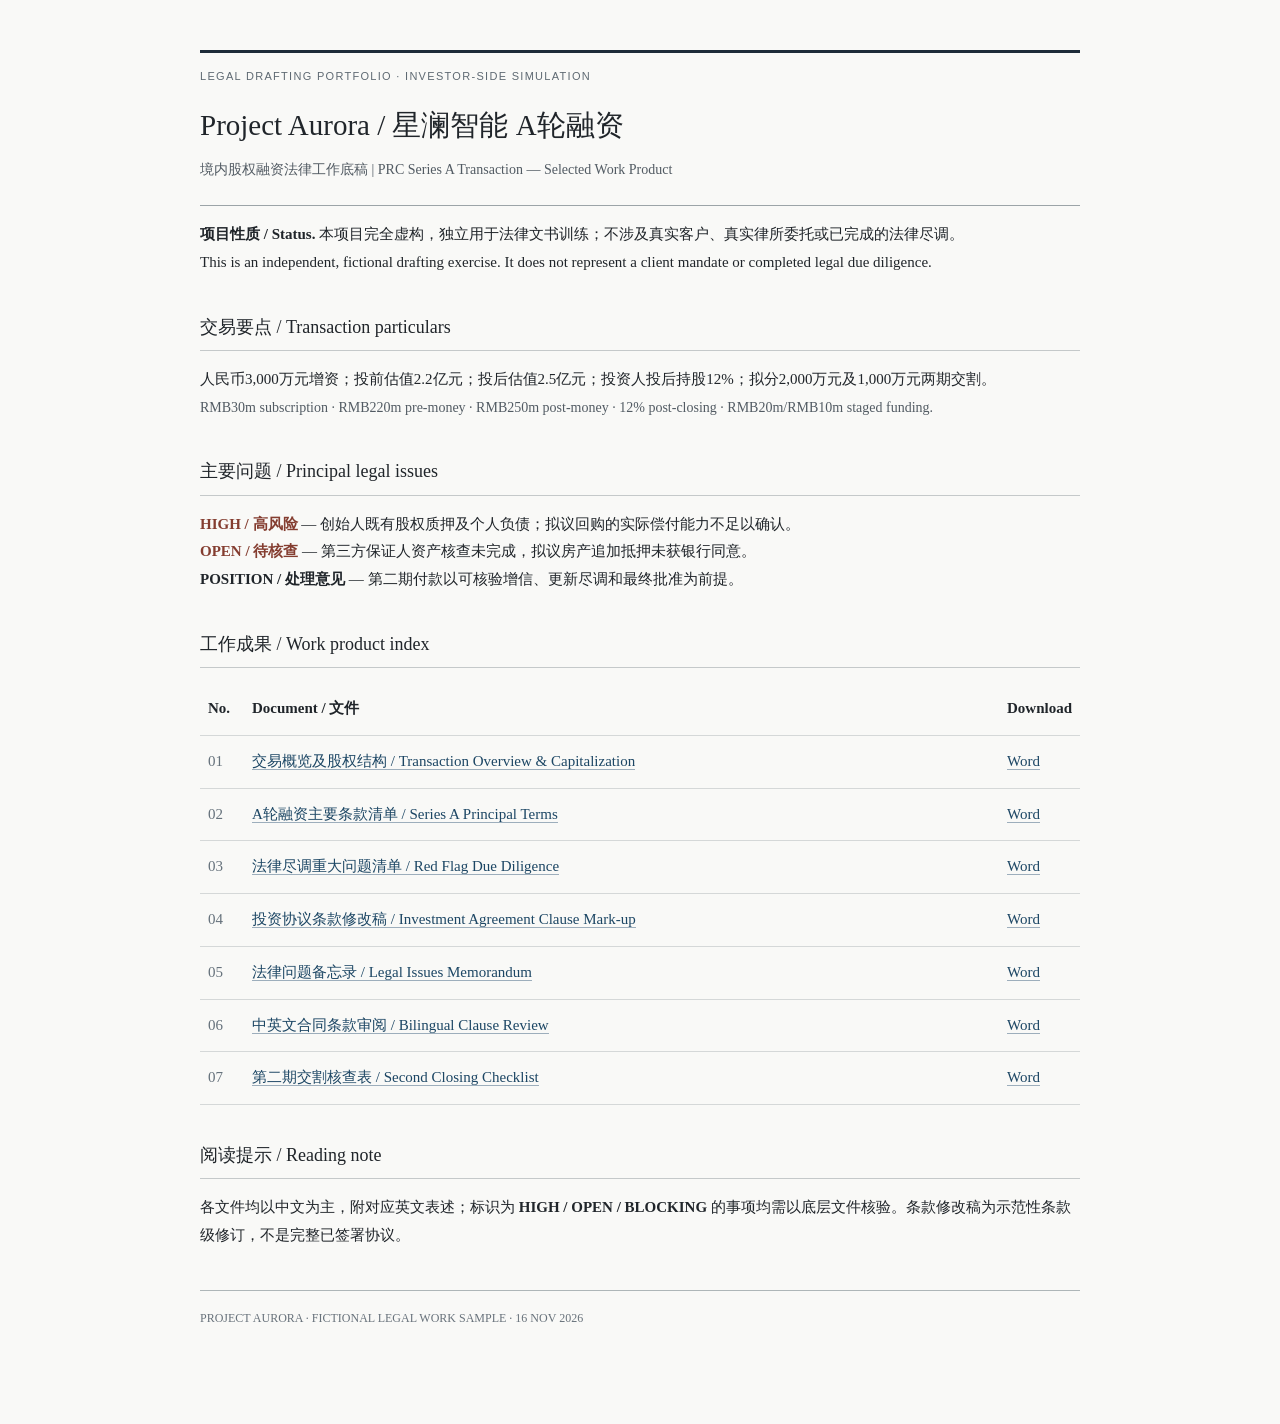
==== commit a4939a69: "Update Project Aurora bilingual legal work samples v3" ====
--- a/index.html
+++ b/index.html
@@ -1,9 +1,7 @@
-<!doctype html><html lang="zh-CN"><head><meta charset="utf-8"><meta name="viewport" content="width=device-width,initial-scale=1"><title>Project Aurora | PE/VC Legal Work Sample</title><style>
-:root{--ink:#142a39;--muted:#63737e;--accent:#1d6470;--line:#dbe5e8;--bg:#f7fafb}*{box-sizing:border-box}body{margin:0;background:var(--bg);color:var(--ink);font-family:Inter,-apple-system,BlinkMacSystemFont,"Segoe UI","Noto Sans SC",sans-serif;line-height:1.65}.wrap{max-width:1080px;margin:auto;padding:0 26px}header{background:white;border-bottom:1px solid var(--line);padding:19px 0}header .wrap{display:flex;justify-content:space-between;gap:16px;align-items:center}header b{letter-spacing:.09em}header span{color:var(--muted);font-size:13px}.hero{padding:85px 0 68px;background:linear-gradient(140deg,#102b3a,#1c4c5b);color:#fff}.eyebrow{font-size:11px;letter-spacing:.16em;text-transform:uppercase;color:#5b909b;font-weight:700}.hero .eyebrow{color:#9cd0d7}h1{font-size:clamp(32px,5vw,54px);line-height:1.15;max-width:800px;margin:17px 0}.hero p{max-width:760px;color:#d4e3e7;font-size:17px}.pills{display:flex;flex-wrap:wrap;gap:10px;margin-top:27px}.pills span{border:1px solid #668b98;padding:7px 13px;border-radius:30px;font-size:13px}section{padding:58px 0}h2{font-size:27px;margin:0 0 13px}.lead{max-width:830px;color:var(--muted)}.stats{display:grid;grid-template-columns:repeat(4,1fr);gap:13px;margin-top:24px}.stat{background:white;border:1px solid var(--line);border-radius:10px;padding:19px}.stat strong{display:block;font-size:24px}.stat small{color:var(--muted)}.grid{display:grid;grid-template-columns:repeat(2,1fr);gap:17px;margin-top:24px}.doc{background:#fff;border:1px solid var(--line);padding:25px;border-radius:12px;display:flex;flex-direction:column}.doc h3{margin:10px 0;font-size:20px}.doc p{font-size:14px;color:var(--muted);flex:1}.links{display:flex;gap:22px;margin-top:13px}a{color:var(--accent);font-weight:650;text-decoration:none}a:hover{text-decoration:underline}.notice{border-left:3px solid var(--accent);padding:14px 20px;background:white}footer{border-top:1px solid var(--line);padding:28px 0;color:var(--muted);font-size:12px}@media(max-width:700px){.stats,.grid{grid-template-columns:1fr 1fr}.stats{grid-template-columns:1fr 1fr}header span{display:none}}@media(max-width:520px){.grid{grid-template-columns:1fr}}
-</style></head><body><header><div class="wrap"><b>PROJECT AURORA</b><span>Investor-side PE/VC legal work sample · Fictional</span></div></header><div class="hero"><div class="wrap"><div class="eyebrow">Private Equity / Venture Capital · Legal Portfolio</div><h1>股权投资交易法律工作样本<br>Investor-Side Transaction Review</h1><p>以虚构的人民币3,000万元A轮融资为基础，展示从股权结构核查、Term Sheet、法律尽调、合同Redline，到第二期交割决策的完整工作链条。</p><div class="pills"><span>RMB 30m Investment</span><span>12% Post-Closing Equity</span><span>Two-Tranche Funding</span><span>Proceed with Conditions</span></div></div></div><section><div class="wrap"><h2>Transaction at a glance</h2><p class="lead">目标公司为境内AI软件企业，拟未来A股IPO。投资人关注创始股东回购的实际偿付能力、已有股权质押与物业抵押、第三方保证人质量，以及IPO特殊股东权利清理。项目建议以分期投资和经核实的增信替代单纯依赖回购承诺。</p><div class="stats"><div class="stat"><strong>¥30m</strong><small>投资总额</small></div><div class="stat"><strong>¥220m</strong><small>投前估值</small></div><div class="stat"><strong>12%</strong><small>两期完成后持股</small></div><div class="stat"><strong>¥20m + ¥10m</strong><small>两期交割</small></div></div></div></section><section style="padding-top:0"><div class="wrap"><h2>Selected work products</h2><p class="lead">每份文件均提供可直接阅读的PDF和便于版本管理的Markdown。内容均为原创模拟材料，不包含律所真题原文。</p><div class="grid"><article class="doc"><div class="eyebrow">01 / WORK PRODUCT</div><h3>Transaction Overview &amp; Capitalization</h3><p>Project Aurora / 星澜智能科技有限公司（虚构）是一家境内AI软件有限责任公司。远山成长基金拟通过增资投入人民币3,000万元，投前估值人民币2.2亿元，全部完成后投后估值人民币2.5亿元，投资方持股12%。拟于2030年12月31日前完成合格A股IPO。…</p><div class="links"><a href="docs/01_Transaction_Overview_Cap_Table.pdf">Read PDF ↗</a><a href="docs/01_Transaction_Overview_Cap_Table.md">Markdown ↗</a></div></article>
-<article class="doc"><div class="eyebrow">02 / WORK PRODUCT</div><h3>Series A Term Sheet — Investor-Side Draft</h3><p>Issuer: 星澜智能科技有限公司 (fictional PRC LLC). Investor: 远山成长基金 (fictional). Subscription: RMB30m in newly issued equity, pre-money valuation RMB220m, post-money RMB250m, investor fully diluted pos…</p><div class="links"><a href="docs/02_Series_A_Term_Sheet.pdf">Read PDF ↗</a><a href="docs/02_Series_A_Term_Sheet.md">Markdown ↗</a></div></article>
-<article class="doc"><div class="eyebrow">03 / WORK PRODUCT</div><h3>Red Flag Due Diligence Report</h3><p>PROCEED WITH CONDITIONS. Founder repurchase is an ancillary exit protection, not a substitute for financial underwriting. Second tranche should not fund until investor-acceptable enhancement…</p><div class="links"><a href="docs/03_Red_Flag_Due_Diligence.pdf">Read PDF ↗</a><a href="docs/03_Red_Flag_Due_Diligence.md">Markdown ↗</a></div></article>
-<article class="doc"><div class="eyebrow">04 / WORK PRODUCT</div><h3>Investment Agreement — Annotated Redline</h3><p>[DELETE] indicates original language proposed for deletion. [ADD] indicates investor counsel proposed language. This is a clause-level educational redline, not a full executed investment agr…</p><div class="links"><a href="docs/04_Investment_Agreement_Redline.pdf">Read PDF ↗</a><a href="docs/04_Investment_Agreement_Redline.md">Markdown ↗</a></div></article>
-<article class="doc"><div class="eyebrow">05 / WORK PRODUCT</div><h3>Clause Review Memorandum</h3><p>To: Investment Committee, 远山成长基金 (fictional). From: Investor Legal Workstream (simulated). Subject: Project Aurora A-round investment: key clause issues and closing recommendation. This is a…</p><div class="links"><a href="docs/05_Clause_Review_Memo.pdf">Read PDF ↗</a><a href="docs/05_Clause_Review_Memo.md">Markdown ↗</a></div></article>
-<article class="doc"><div class="eyebrow">06 / WORK PRODUCT</div><h3>Bilingual Clause Review — Original Drafting</h3><p>EN: Each of the Company and the Founder represents and warrants, severally as to matters concerning itself or himself/herself, that the information disclosed in the Disclosure Schedule is tr…</p><div class="links"><a href="docs/06_Bilingual_Clause_Review.pdf">Read PDF ↗</a><a href="docs/06_Bilingual_Clause_Review.md">Markdown ↗</a></div></article>
-<article class="doc"><div class="eyebrow">07 / WORK PRODUCT</div><h3>Closing Checklist &amp; Investment Committee Summary</h3><p>PROCEED WITH CONDITIONS. Do not release RMB10m Second Tranche today. The original RMB20m First Tranche is assumed funded solely for this simulated exercise.…</p><div class="links"><a href="docs/07_Closing_IC_Summary.pdf">Read PDF ↗</a><a href="docs/07_Closing_IC_Summary.md">Markdown ↗</a></div></article></div></div></section><section style="padding-top:0"><div class="wrap"><div class="notice"><strong>Legal conclusion: Proceed with Conditions.</strong><p>第二期人民币1,000万元应以有效增信安排、更新尽调及内部批准等交割条件得到满足或有效书面豁免为前提。回购义务的合同效力、实际可执行性、资产偿付能力与IPO审核风险应分别判断。</p></div></div></section><footer><div class="wrap">Disclaimer · All names, transactions, numbers and documents are fictional and provided solely as a legal writing sample. Not legal advice. Updated November 2026.</div></footer></body></html>+<!doctype html><html lang="zh-CN"><head><meta charset="utf-8"><meta name="viewport" content="width=device-width,initial-scale=1"><title>Project Aurora | Legal Work Samples</title><style>body{margin:0;background:#f9f9f7;color:#20252a;font:15px/1.85 Georgia,'Times New Roman','Songti SC','SimSun',serif}.page{max-width:880px;margin:50px auto;padding:0 28px}header{border-top:3px solid #1e2c39;border-bottom:1px solid #9ca4a8;padding:15px 0 22px}.small{font:11px/1.5 Arial,sans-serif;letter-spacing:1.3px;color:#5e6972;text-transform:uppercase}h1{font-size:29px;font-weight:normal;margin:14px 0 5px}h2{font-size:18px;font-weight:normal;border-bottom:1px solid #c5c9ca;padding-bottom:6px;margin-top:34px}.sub{font-size:14px;color:#525b63}table{width:100%;border-collapse:collapse}td,th{border-bottom:1px solid #d5d8d8;padding:12px 8px;text-align:left;vertical-align:top}td:first-child{width:28px;color:#66727c}td:last-child{width:55px}a{color:#1c4664;text-decoration:none;border-bottom:1px solid #9daebc}a:hover{border-bottom-color:#1c4664}.flag{font-weight:bold;color:#843d30}footer{border-top:1px solid #aeb6b8;margin-top:40px;padding:16px 0 45px;color:#68727b;font-size:12px}@media(max-width:600px){.page{margin:20px auto;padding:0 18px}h1{font-size:24px}td{font-size:13px}}</style></head><body><main class="page"><header><div class="small">Legal drafting portfolio · investor-side simulation</div><h1>Project Aurora / 星澜智能 A轮融资</h1><div class="sub">境内股权融资法律工作底稿 | PRC Series A Transaction — Selected Work Product</div></header><p><strong>项目性质 / Status.</strong> 本项目完全虚构，独立用于法律文书训练；不涉及真实客户、真实律所委托或已完成的法律尽调。<br>This is an independent, fictional drafting exercise. It does not represent a client mandate or completed legal due diligence.</p><h2>交易要点 / Transaction particulars</h2><p>人民币3,000万元增资；投前估值2.2亿元；投后估值2.5亿元；投资人投后持股12%；拟分2,000万元及1,000万元两期交割。<br><span class="sub">RMB30m subscription · RMB220m pre-money · RMB250m post-money · 12% post-closing · RMB20m/RMB10m staged funding.</span></p><h2>主要问题 / Principal legal issues</h2><p><span class="flag">HIGH / 高风险</span> — 创始人既有股权质押及个人负债；拟议回购的实际偿付能力不足以确认。<br><span class="flag">OPEN / 待核查</span> — 第三方保证人资产核查未完成，拟议房产追加抵押未获银行同意。<br><strong>POSITION / 处理意见</strong> — 第二期付款以可核验增信、更新尽调和最终批准为前提。</p><h2>工作成果 / Work product index</h2><table><thead><tr><th>No.</th><th>Document / 文件</th><th>Download</th></tr></thead><tbody><tr><td>01</td><td><a href="docs/01_TRANSACTION_AND_CAP_TABLE.md">交易概览及股权结构 / Transaction Overview &amp; Capitalization</a></td><td><a href="docs/01_TRANSACTION_AND_CAP_TABLE.docx">Word</a></td></tr>
+<tr><td>02</td><td><a href="docs/02_TERM_SHEET.md">A轮融资主要条款清单 / Series A Principal Terms</a></td><td><a href="docs/02_TERM_SHEET.docx">Word</a></td></tr>
+<tr><td>03</td><td><a href="docs/03_RED_FLAG_DD.md">法律尽调重大问题清单 / Red Flag Due Diligence</a></td><td><a href="docs/03_RED_FLAG_DD.docx">Word</a></td></tr>
+<tr><td>04</td><td><a href="docs/04_AGREEMENT_MARKUP.md">投资协议条款修改稿 / Investment Agreement Clause Mark-up</a></td><td><a href="docs/04_AGREEMENT_MARKUP.docx">Word</a></td></tr>
+<tr><td>05</td><td><a href="docs/05_LEGAL_MEMORANDUM.md">法律问题备忘录 / Legal Issues Memorandum</a></td><td><a href="docs/05_LEGAL_MEMORANDUM.docx">Word</a></td></tr>
+<tr><td>06</td><td><a href="docs/06_BILINGUAL_CLAUSE_REVIEW.md">中英文合同条款审阅 / Bilingual Clause Review</a></td><td><a href="docs/06_BILINGUAL_CLAUSE_REVIEW.docx">Word</a></td></tr>
+<tr><td>07</td><td><a href="docs/07_SECOND_CLOSING_CHECKLIST.md">第二期交割核查表 / Second Closing Checklist</a></td><td><a href="docs/07_SECOND_CLOSING_CHECKLIST.docx">Word</a></td></tr></tbody></table><h2>阅读提示 / Reading note</h2><p>各文件均以中文为主，附对应英文表述；标识为 <strong>HIGH / OPEN / BLOCKING</strong> 的事项均需以底层文件核验。条款修改稿为示范性条款级修订，不是完整已签署协议。</p><footer>PROJECT AURORA · FICTIONAL LEGAL WORK SAMPLE · 16 NOV 2026</footer></main></body></html>
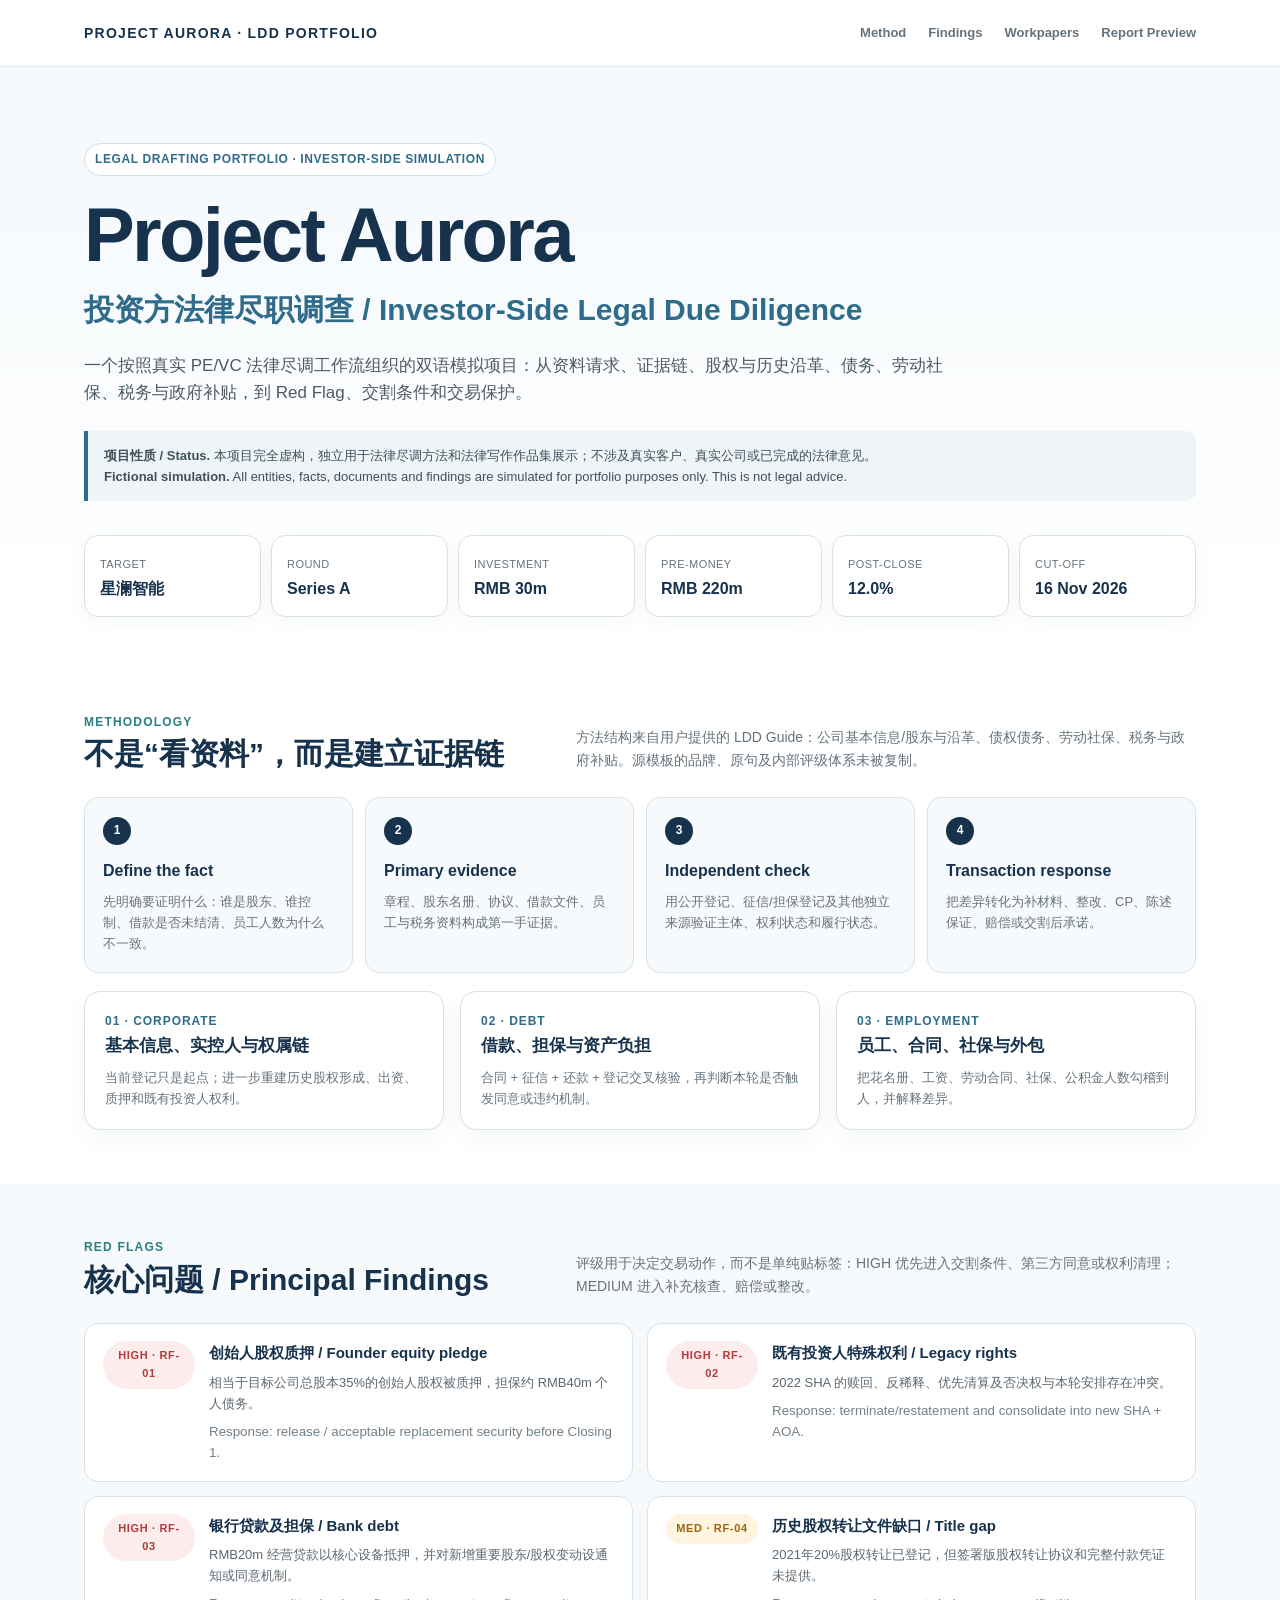
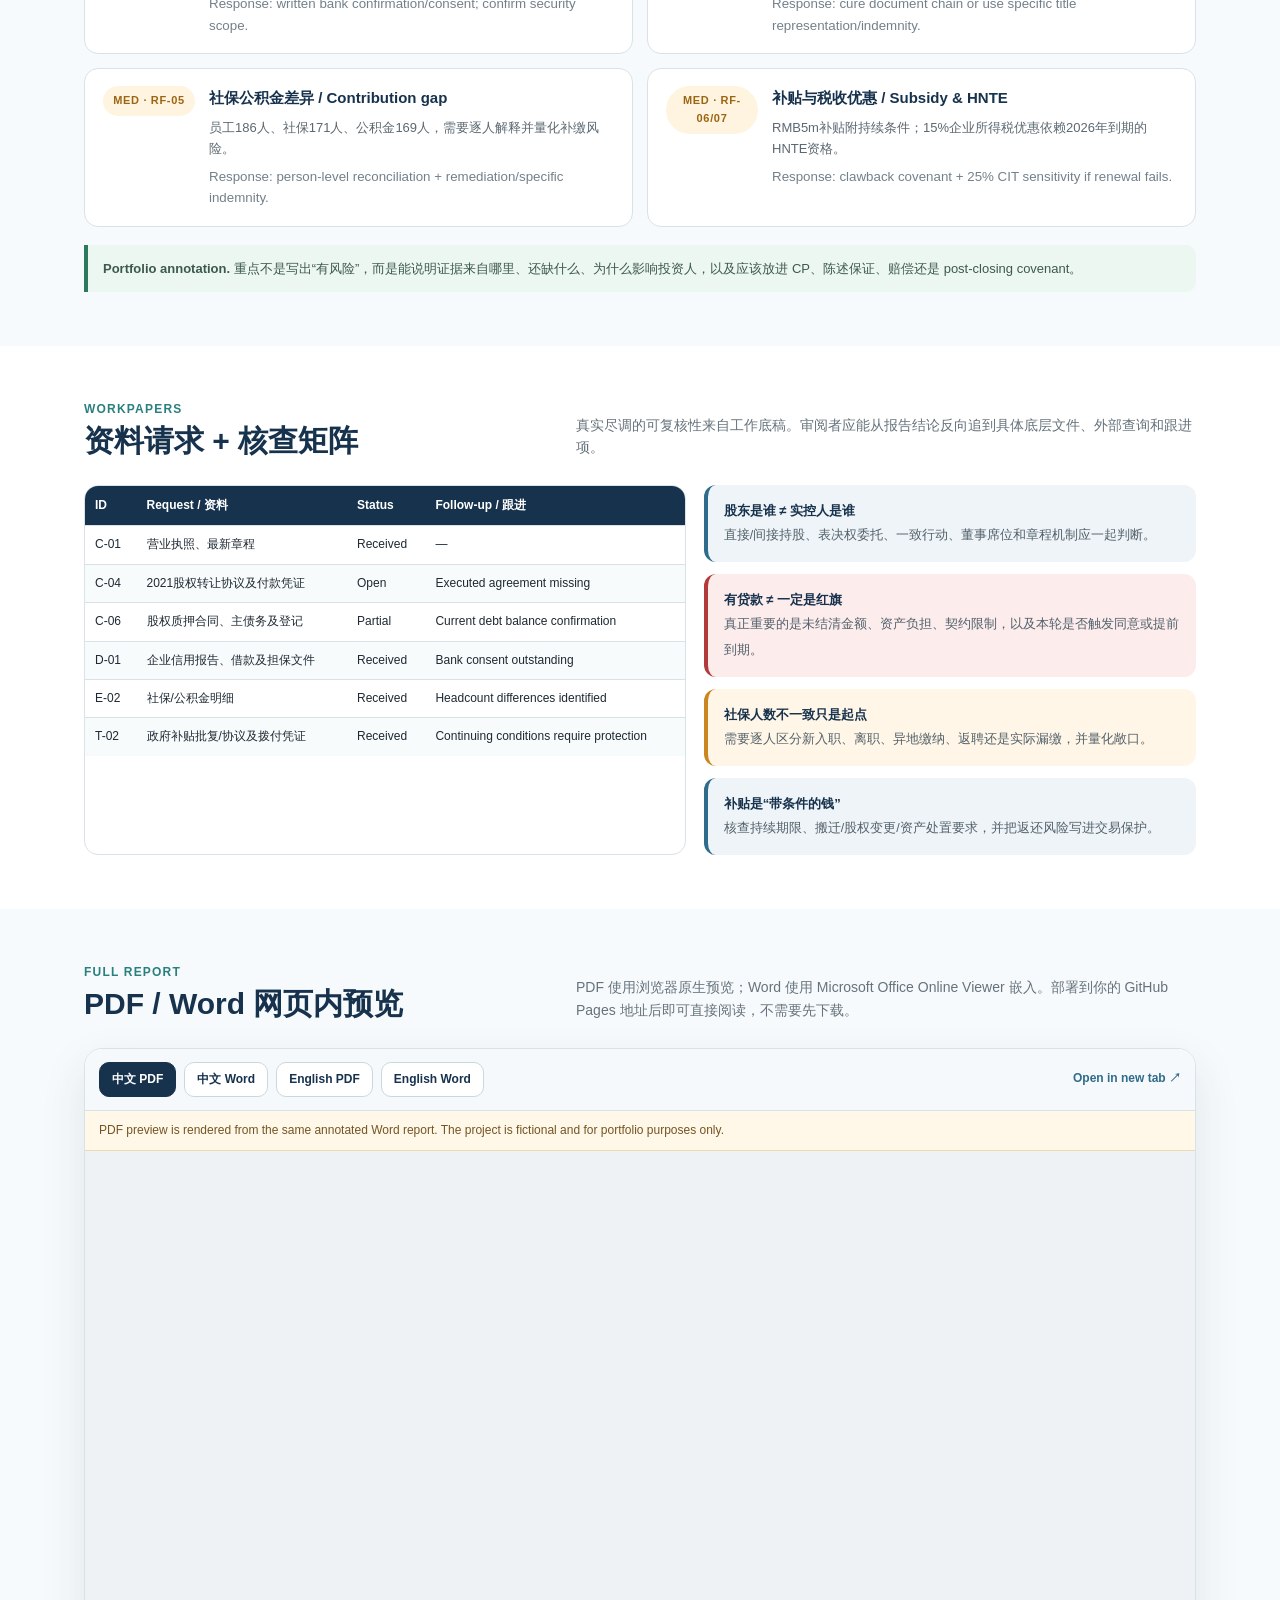
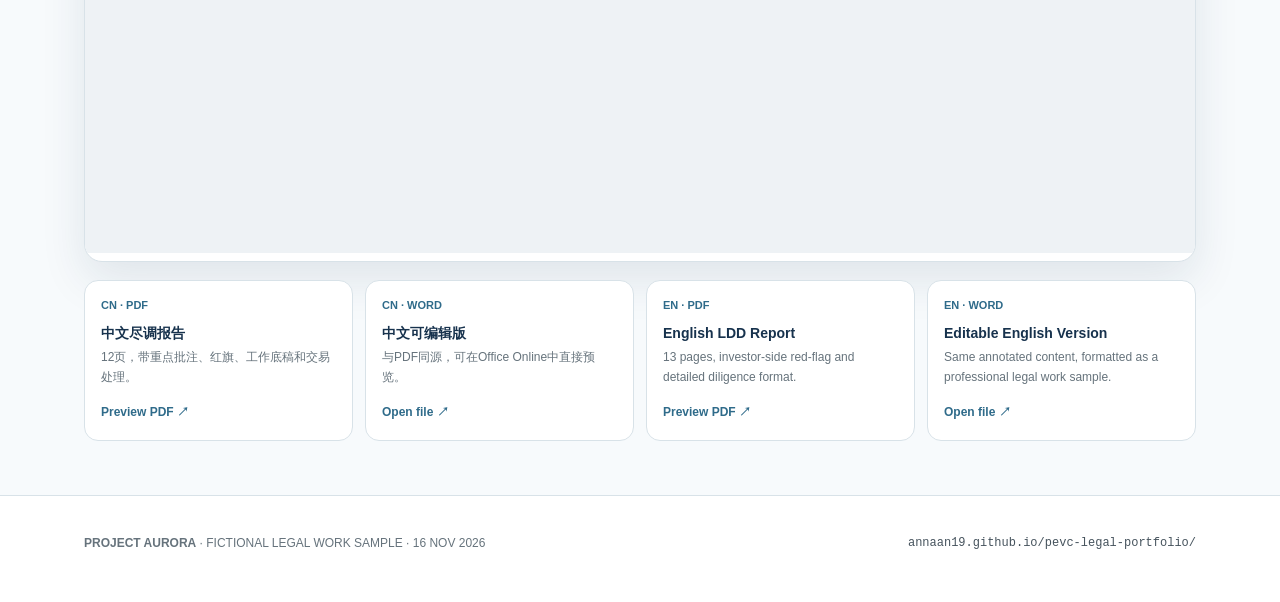
==== commit eb653200: "Deploy final bilingual LDD portfolio" ====
--- a/index.html
+++ b/index.html
@@ -1,7 +1,146 @@
-<!doctype html><html lang="zh-CN"><head><meta charset="utf-8"><meta name="viewport" content="width=device-width,initial-scale=1"><title>Project Aurora | Legal Work Samples</title><style>body{margin:0;background:#f9f9f7;color:#20252a;font:15px/1.85 Georgia,'Times New Roman','Songti SC','SimSun',serif}.page{max-width:880px;margin:50px auto;padding:0 28px}header{border-top:3px solid #1e2c39;border-bottom:1px solid #9ca4a8;padding:15px 0 22px}.small{font:11px/1.5 Arial,sans-serif;letter-spacing:1.3px;color:#5e6972;text-transform:uppercase}h1{font-size:29px;font-weight:normal;margin:14px 0 5px}h2{font-size:18px;font-weight:normal;border-bottom:1px solid #c5c9ca;padding-bottom:6px;margin-top:34px}.sub{font-size:14px;color:#525b63}table{width:100%;border-collapse:collapse}td,th{border-bottom:1px solid #d5d8d8;padding:12px 8px;text-align:left;vertical-align:top}td:first-child{width:28px;color:#66727c}td:last-child{width:55px}a{color:#1c4664;text-decoration:none;border-bottom:1px solid #9daebc}a:hover{border-bottom-color:#1c4664}.flag{font-weight:bold;color:#843d30}footer{border-top:1px solid #aeb6b8;margin-top:40px;padding:16px 0 45px;color:#68727b;font-size:12px}@media(max-width:600px){.page{margin:20px auto;padding:0 18px}h1{font-size:24px}td{font-size:13px}}</style></head><body><main class="page"><header><div class="small">Legal drafting portfolio · investor-side simulation</div><h1>Project Aurora / 星澜智能 A轮融资</h1><div class="sub">境内股权融资法律工作底稿 | PRC Series A Transaction — Selected Work Product</div></header><p><strong>项目性质 / Status.</strong> 本项目完全虚构，独立用于法律文书训练；不涉及真实客户、真实律所委托或已完成的法律尽调。<br>This is an independent, fictional drafting exercise. It does not represent a client mandate or completed legal due diligence.</p><h2>交易要点 / Transaction particulars</h2><p>人民币3,000万元增资；投前估值2.2亿元；投后估值2.5亿元；投资人投后持股12%；拟分2,000万元及1,000万元两期交割。<br><span class="sub">RMB30m subscription · RMB220m pre-money · RMB250m post-money · 12% post-closing · RMB20m/RMB10m staged funding.</span></p><h2>主要问题 / Principal legal issues</h2><p><span class="flag">HIGH / 高风险</span> — 创始人既有股权质押及个人负债；拟议回购的实际偿付能力不足以确认。<br><span class="flag">OPEN / 待核查</span> — 第三方保证人资产核查未完成，拟议房产追加抵押未获银行同意。<br><strong>POSITION / 处理意见</strong> — 第二期付款以可核验增信、更新尽调和最终批准为前提。</p><h2>工作成果 / Work product index</h2><table><thead><tr><th>No.</th><th>Document / 文件</th><th>Download</th></tr></thead><tbody><tr><td>01</td><td><a href="docs/01_TRANSACTION_AND_CAP_TABLE.md">交易概览及股权结构 / Transaction Overview &amp; Capitalization</a></td><td><a href="docs/01_TRANSACTION_AND_CAP_TABLE.docx">Word</a></td></tr>
-<tr><td>02</td><td><a href="docs/02_TERM_SHEET.md">A轮融资主要条款清单 / Series A Principal Terms</a></td><td><a href="docs/02_TERM_SHEET.docx">Word</a></td></tr>
-<tr><td>03</td><td><a href="docs/03_RED_FLAG_DD.md">法律尽调重大问题清单 / Red Flag Due Diligence</a></td><td><a href="docs/03_RED_FLAG_DD.docx">Word</a></td></tr>
-<tr><td>04</td><td><a href="docs/04_AGREEMENT_MARKUP.md">投资协议条款修改稿 / Investment Agreement Clause Mark-up</a></td><td><a href="docs/04_AGREEMENT_MARKUP.docx">Word</a></td></tr>
-<tr><td>05</td><td><a href="docs/05_LEGAL_MEMORANDUM.md">法律问题备忘录 / Legal Issues Memorandum</a></td><td><a href="docs/05_LEGAL_MEMORANDUM.docx">Word</a></td></tr>
-<tr><td>06</td><td><a href="docs/06_BILINGUAL_CLAUSE_REVIEW.md">中英文合同条款审阅 / Bilingual Clause Review</a></td><td><a href="docs/06_BILINGUAL_CLAUSE_REVIEW.docx">Word</a></td></tr>
-<tr><td>07</td><td><a href="docs/07_SECOND_CLOSING_CHECKLIST.md">第二期交割核查表 / Second Closing Checklist</a></td><td><a href="docs/07_SECOND_CLOSING_CHECKLIST.docx">Word</a></td></tr></tbody></table><h2>阅读提示 / Reading note</h2><p>各文件均以中文为主，附对应英文表述；标识为 <strong>HIGH / OPEN / BLOCKING</strong> 的事项均需以底层文件核验。条款修改稿为示范性条款级修订，不是完整已签署协议。</p><footer>PROJECT AURORA · FICTIONAL LEGAL WORK SAMPLE · 16 NOV 2026</footer></main></body></html>+<!doctype html>
+<html lang="zh-CN">
+<head>
+  <meta charset="utf-8" />
+  <meta name="viewport" content="width=device-width, initial-scale=1" />
+  <title>Project Aurora | Investor-Side Legal Due Diligence Portfolio</title>
+  <meta name="description" content="A bilingual, fictional investor-side PRC legal due diligence portfolio showing methodology, workpapers, red flags and transaction responses." />
+  <meta property="og:title" content="Project Aurora | Legal Due Diligence Portfolio" />
+  <meta property="og:description" content="Bilingual investor-side LDD work sample — fictional simulation, annotated for portfolio review." />
+  <style>
+    :root{--navy:#17324d;--blue:#2f6b8a;--teal:#2a7f7f;--ink:#1e2933;--muted:#66737c;--line:#d8e2e8;--paper:#f7fafc;--amber:#c88720;--red:#b23a3a;--green:#2c7a5b;--white:#fff;--shadow:0 18px 45px rgba(23,50,77,.10)}
+    *{box-sizing:border-box} html{scroll-behavior:smooth} body{margin:0;font-family:Inter,ui-sans-serif,-apple-system,BlinkMacSystemFont,"Segoe UI","PingFang SC","Microsoft YaHei",Arial,sans-serif;color:var(--ink);background:#fff;line-height:1.62}
+    a{color:inherit} .wrap{max-width:1160px;margin:0 auto;padding:0 24px}
+    .topbar{position:sticky;top:0;z-index:20;background:rgba(255,255,255,.94);backdrop-filter:blur(12px);border-bottom:1px solid rgba(216,226,232,.8)}
+    .nav{height:66px;display:flex;align-items:center;justify-content:space-between;gap:18px}.brand{font-weight:800;letter-spacing:.09em;color:var(--navy);font-size:14px}.navlinks{display:flex;gap:22px;flex-wrap:wrap}.navlinks a{text-decoration:none;color:var(--muted);font-size:13px;font-weight:600}.navlinks a:hover{color:var(--blue)}
+    .hero{padding:76px 0 42px;background:linear-gradient(180deg,#f3f8fb 0%,#fff 92%)}
+    .eyebrow{display:inline-flex;gap:8px;align-items:center;padding:6px 10px;border:1px solid #cfe0e9;background:#fff;border-radius:999px;color:var(--blue);font-size:12px;font-weight:800;letter-spacing:.05em;text-transform:uppercase}
+    h1{font-size:clamp(42px,7vw,76px);line-height:1.02;margin:20px 0 12px;color:var(--navy);letter-spacing:-.035em}.hero h2{font-size:clamp(20px,3vw,30px);font-weight:650;margin:0 0 16px;color:var(--blue)}
+    .lede{max-width:860px;color:#4d5b65;font-size:17px}.disclaimer{margin-top:24px;border-left:4px solid var(--blue);background:#eef4f7;padding:14px 16px;border-radius:0 10px 10px 0;font-size:13px;color:#40515c}
+    .facts{display:grid;grid-template-columns:repeat(6,1fr);gap:10px;margin-top:34px}.fact{background:#fff;border:1px solid var(--line);border-radius:14px;padding:14px 15px;box-shadow:0 6px 20px rgba(23,50,77,.04)}.fact b{display:block;color:var(--navy);font-size:16px}.fact span{font-size:11px;color:var(--muted);text-transform:uppercase;letter-spacing:.04em}
+    section{padding:54px 0}.section-head{display:flex;align-items:end;justify-content:space-between;gap:20px;margin-bottom:26px}.kicker{font-size:12px;font-weight:800;letter-spacing:.1em;color:var(--teal);text-transform:uppercase}.section-head h3{font-size:30px;line-height:1.15;margin:5px 0 0;color:var(--navy)}.section-head p{max-width:620px;color:var(--muted);margin:0;font-size:14px}
+    .grid{display:grid;grid-template-columns:repeat(3,1fr);gap:16px}.card{border:1px solid var(--line);border-radius:16px;padding:20px;background:#fff;box-shadow:0 8px 26px rgba(23,50,77,.045)}.card h4{margin:0 0 8px;color:var(--navy);font-size:17px}.card p{margin:0;color:var(--muted);font-size:13px}.num{font-size:12px;font-weight:800;color:var(--blue);letter-spacing:.08em}
+    .riskgrid{display:grid;grid-template-columns:repeat(2,1fr);gap:14px}.risk{border:1px solid var(--line);border-radius:14px;padding:17px 18px;background:#fff;display:grid;grid-template-columns:92px 1fr;gap:14px;align-items:start}.badge{font-size:11px;font-weight:900;letter-spacing:.06em;padding:6px 9px;border-radius:999px;text-align:center}.high{background:#fcecec;color:var(--red)}.med{background:#fff4df;color:#9b6512}.risk h4{margin:0 0 6px;font-size:15px;color:var(--navy)}.risk p{margin:0;color:#5c6871;font-size:13px}.risk small{display:block;margin-top:7px;color:#73808a}
+    .note{margin-top:18px;background:#ecf7f1;border-left:4px solid var(--green);padding:13px 15px;border-radius:0 10px 10px 0;font-size:13px;color:#3d594d}
+    .method{display:grid;grid-template-columns:repeat(4,1fr);gap:12px}.step{position:relative;border:1px solid var(--line);border-radius:14px;padding:18px;background:var(--paper);min-height:150px}.step em{font-style:normal;display:inline-grid;place-items:center;width:28px;height:28px;border-radius:50%;background:var(--navy);color:#fff;font-size:12px;font-weight:800}.step h4{margin:13px 0 7px;color:var(--navy)}.step p{margin:0;color:var(--muted);font-size:13px}
+    .extract{display:grid;grid-template-columns:1.1fr .9fr;gap:18px}.tablewrap{overflow:auto;border:1px solid var(--line);border-radius:14px;background:#fff}.mini{border-collapse:collapse;width:100%;font-size:12px}.mini th{background:var(--navy);color:#fff;text-align:left;padding:10px}.mini td{border-top:1px solid var(--line);padding:9px 10px;vertical-align:top}.mini tr:nth-child(even) td{background:#f8fbfc}
+    .callout-stack{display:grid;gap:12px}.callout{padding:15px 16px;border-radius:12px;border-left:4px solid var(--blue);background:#eef4f7}.callout strong{display:block;color:var(--navy);font-size:13px}.callout span{font-size:12.5px;color:#53616b}.callout.red{background:#fcecec;border-left-color:var(--red)}.callout.amber{background:#fff6e7;border-left-color:var(--amber)}
+    .viewer-shell{border:1px solid var(--line);border-radius:18px;overflow:hidden;background:#fff;box-shadow:var(--shadow)}.viewer-toolbar{display:flex;justify-content:space-between;gap:14px;align-items:center;padding:13px 14px;background:#f6f9fb;border-bottom:1px solid var(--line);flex-wrap:wrap}.tabs{display:flex;gap:8px;flex-wrap:wrap}.tab{border:1px solid #c9d8e0;background:#fff;color:var(--navy);padding:8px 12px;border-radius:10px;font-weight:750;font-size:12px;cursor:pointer}.tab.active{background:var(--navy);color:#fff;border-color:var(--navy)}.openlink{font-size:12px;color:var(--blue);font-weight:750;text-decoration:none}.viewer-note{padding:10px 14px;background:#fff7e8;border-bottom:1px solid #edd8ae;color:#735523;font-size:12px}.frame{width:100%;height:78vh;min-height:680px;border:0;background:#eef2f5}.fallback{display:none;padding:34px}.fallback h4{color:var(--navy)}
+    .deliverables{display:grid;grid-template-columns:repeat(4,1fr);gap:12px}.deliverable{border:1px solid var(--line);border-radius:14px;padding:16px;background:#fff}.deliverable .type{font-size:11px;color:var(--blue);font-weight:850}.deliverable h4{font-size:14px;color:var(--navy);margin:7px 0 4px}.deliverable p{font-size:12px;color:var(--muted);margin:0 0 11px}.deliverable a{font-size:12px;font-weight:800;color:var(--blue);text-decoration:none}
+    footer{padding:38px 0 48px;border-top:1px solid var(--line);color:var(--muted);font-size:12px}.footgrid{display:flex;justify-content:space-between;gap:20px;flex-wrap:wrap}.repo{font-family:ui-monospace,SFMono-Regular,Menlo,monospace;color:#46535d}
+    @media(max-width:900px){.facts{grid-template-columns:repeat(3,1fr)}.grid,.method{grid-template-columns:repeat(2,1fr)}.extract{grid-template-columns:1fr}.deliverables{grid-template-columns:repeat(2,1fr)}}
+    @media(max-width:620px){.navlinks{display:none}.hero{padding-top:48px}.facts{grid-template-columns:repeat(2,1fr)}.grid,.riskgrid,.method,.deliverables{grid-template-columns:1fr}.risk{grid-template-columns:80px 1fr}.frame{height:70vh;min-height:560px}.section-head{display:block}.section-head p{margin-top:12px}}
+  </style>
+</head>
+<body>
+  <header class="topbar"><div class="wrap nav"><div class="brand">PROJECT AURORA · LDD PORTFOLIO</div><nav class="navlinks"><a href="#scope">Method</a><a href="#findings">Findings</a><a href="#workpapers">Workpapers</a><a href="#report">Report Preview</a></nav></div></header>
+
+  <main>
+    <section class="hero"><div class="wrap">
+      <div class="eyebrow">Legal drafting portfolio · investor-side simulation</div>
+      <h1>Project Aurora</h1>
+      <h2>投资方法律尽职调查 / Investor-Side Legal Due Diligence</h2>
+      <p class="lede">一个按照真实 PE/VC 法律尽调工作流组织的双语模拟项目：从资料请求、证据链、股权与历史沿革、债务、劳动社保、税务与政府补贴，到 Red Flag、交割条件和交易保护。</p>
+      <div class="disclaimer"><b>项目性质 / Status.</b> 本项目完全虚构，独立用于法律尽调方法和法律写作作品集展示；不涉及真实客户、真实公司或已完成的法律意见。<br><b>Fictional simulation.</b> All entities, facts, documents and findings are simulated for portfolio purposes only. This is not legal advice.</div>
+      <div class="facts">
+        <div class="fact"><span>Target</span><b>星澜智能</b></div><div class="fact"><span>Round</span><b>Series A</b></div><div class="fact"><span>Investment</span><b>RMB 30m</b></div><div class="fact"><span>Pre-money</span><b>RMB 220m</b></div><div class="fact"><span>Post-close</span><b>12.0%</b></div><div class="fact"><span>Cut-off</span><b>16 Nov 2026</b></div>
+      </div>
+    </div></section>
+
+    <section id="scope"><div class="wrap">
+      <div class="section-head"><div><div class="kicker">Methodology</div><h3>不是“看资料”，而是建立证据链</h3></div><p>方法结构来自用户提供的 LDD Guide：公司基本信息/股东与沿革、债权债务、劳动社保、税务与政府补贴。源模板的品牌、原句及内部评级体系未被复制。</p></div>
+      <div class="method">
+        <div class="step"><em>1</em><h4>Define the fact</h4><p>先明确要证明什么：谁是股东、谁控制、借款是否未结清、员工人数为什么不一致。</p></div>
+        <div class="step"><em>2</em><h4>Primary evidence</h4><p>章程、股东名册、协议、借款文件、员工与税务资料构成第一手证据。</p></div>
+        <div class="step"><em>3</em><h4>Independent check</h4><p>用公开登记、征信/担保登记及其他独立来源验证主体、权利状态和履行状态。</p></div>
+        <div class="step"><em>4</em><h4>Transaction response</h4><p>把差异转化为补材料、整改、CP、陈述保证、赔偿或交割后承诺。</p></div>
+      </div>
+      <div class="grid" style="margin-top:18px">
+        <div class="card"><div class="num">01 · CORPORATE</div><h4>基本信息、实控人与权属链</h4><p>当前登记只是起点；进一步重建历史股权形成、出资、质押和既有投资人权利。</p></div>
+        <div class="card"><div class="num">02 · DEBT</div><h4>借款、担保与资产负担</h4><p>合同 + 征信 + 还款 + 登记交叉核验，再判断本轮是否触发同意或违约机制。</p></div>
+        <div class="card"><div class="num">03 · EMPLOYMENT</div><h4>员工、合同、社保与外包</h4><p>把花名册、工资、劳动合同、社保、公积金人数勾稽到人，并解释差异。</p></div>
+      </div>
+    </div></section>
+
+    <section id="findings" style="background:#f7fafc"><div class="wrap">
+      <div class="section-head"><div><div class="kicker">Red flags</div><h3>核心问题 / Principal Findings</h3></div><p>评级用于决定交易动作，而不是单纯贴标签：HIGH 优先进入交割条件、第三方同意或权利清理；MEDIUM 进入补充核查、赔偿或整改。</p></div>
+      <div class="riskgrid">
+        <div class="risk"><div class="badge high">HIGH · RF-01</div><div><h4>创始人股权质押 / Founder equity pledge</h4><p>相当于目标公司总股本35%的创始人股权被质押，担保约 RMB40m 个人债务。</p><small>Response: release / acceptable replacement security before Closing 1.</small></div></div>
+        <div class="risk"><div class="badge high">HIGH · RF-02</div><div><h4>既有投资人特殊权利 / Legacy rights</h4><p>2022 SHA 的赎回、反稀释、优先清算及否决权与本轮安排存在冲突。</p><small>Response: terminate/restatement and consolidate into new SHA + AOA.</small></div></div>
+        <div class="risk"><div class="badge high">HIGH · RF-03</div><div><h4>银行贷款及担保 / Bank debt</h4><p>RMB20m 经营贷款以核心设备抵押，并对新增重要股东/股权变动设通知或同意机制。</p><small>Response: written bank confirmation/consent; confirm security scope.</small></div></div>
+        <div class="risk"><div class="badge med">MED · RF-04</div><div><h4>历史股权转让文件缺口 / Title gap</h4><p>2021年20%股权转让已登记，但签署版股权转让协议和完整付款凭证未提供。</p><small>Response: cure document chain or use specific title representation/indemnity.</small></div></div>
+        <div class="risk"><div class="badge med">MED · RF-05</div><div><h4>社保公积金差异 / Contribution gap</h4><p>员工186人、社保171人、公积金169人，需要逐人解释并量化补缴风险。</p><small>Response: person-level reconciliation + remediation/specific indemnity.</small></div></div>
+        <div class="risk"><div class="badge med">MED · RF-06/07</div><div><h4>补贴与税收优惠 / Subsidy & HNTE</h4><p>RMB5m补贴附持续条件；15%企业所得税优惠依赖2026年到期的HNTE资格。</p><small>Response: clawback covenant + 25% CIT sensitivity if renewal fails.</small></div></div>
+      </div>
+      <div class="note"><b>Portfolio annotation.</b> 重点不是写出“有风险”，而是能说明证据来自哪里、还缺什么、为什么影响投资人，以及应该放进 CP、陈述保证、赔偿还是 post-closing covenant。</div>
+    </div></section>
+
+    <section id="workpapers"><div class="wrap">
+      <div class="section-head"><div><div class="kicker">Workpapers</div><h3>资料请求 + 核查矩阵</h3></div><p>真实尽调的可复核性来自工作底稿。审阅者应能从报告结论反向追到具体底层文件、外部查询和跟进项。</p></div>
+      <div class="extract">
+        <div class="tablewrap"><table class="mini"><thead><tr><th>ID</th><th>Request / 资料</th><th>Status</th><th>Follow-up / 跟进</th></tr></thead><tbody>
+          <tr><td>C-01</td><td>营业执照、最新章程</td><td>Received</td><td>—</td></tr>
+          <tr><td>C-04</td><td>2021股权转让协议及付款凭证</td><td>Open</td><td>Executed agreement missing</td></tr>
+          <tr><td>C-06</td><td>股权质押合同、主债务及登记</td><td>Partial</td><td>Current debt balance confirmation</td></tr>
+          <tr><td>D-01</td><td>企业信用报告、借款及担保文件</td><td>Received</td><td>Bank consent outstanding</td></tr>
+          <tr><td>E-02</td><td>社保/公积金明细</td><td>Received</td><td>Headcount differences identified</td></tr>
+          <tr><td>T-02</td><td>政府补贴批复/协议及拨付凭证</td><td>Received</td><td>Continuing conditions require protection</td></tr>
+        </tbody></table></div>
+        <div class="callout-stack">
+          <div class="callout"><strong>股东是谁 ≠ 实控人是谁</strong><span>直接/间接持股、表决权委托、一致行动、董事席位和章程机制应一起判断。</span></div>
+          <div class="callout red"><strong>有贷款 ≠ 一定是红旗</strong><span>真正重要的是未结清金额、资产负担、契约限制，以及本轮是否触发同意或提前到期。</span></div>
+          <div class="callout amber"><strong>社保人数不一致只是起点</strong><span>需要逐人区分新入职、离职、异地缴纳、返聘还是实际漏缴，并量化敞口。</span></div>
+          <div class="callout"><strong>补贴是“带条件的钱”</strong><span>核查持续期限、搬迁/股权变更/资产处置要求，并把返还风险写进交易保护。</span></div>
+        </div>
+      </div>
+    </div></section>
+
+    <section id="report" style="background:#f7fafc"><div class="wrap">
+      <div class="section-head"><div><div class="kicker">Full report</div><h3>PDF / Word 网页内预览</h3></div><p>PDF 使用浏览器原生预览；Word 使用 Microsoft Office Online Viewer 嵌入。部署到你的 GitHub Pages 地址后即可直接阅读，不需要先下载。</p></div>
+      <div class="viewer-shell">
+        <div class="viewer-toolbar"><div class="tabs">
+          <button class="tab active" data-type="pdf" data-lang="cn">中文 PDF</button>
+          <button class="tab" data-type="docx" data-lang="cn">中文 Word</button>
+          <button class="tab" data-type="pdf" data-lang="en">English PDF</button>
+          <button class="tab" data-type="docx" data-lang="en">English Word</button>
+        </div><a class="openlink" id="openDoc" href="docs/Project_Aurora_LDD_CN.pdf" target="_blank" rel="noopener">Open in new tab ↗</a></div>
+        <div class="viewer-note" id="viewerNote">PDF preview is rendered from the same annotated Word report. The project is fictional and for portfolio purposes only.</div>
+        <iframe class="frame" id="docFrame" title="Project Aurora document preview" src="docs/Project_Aurora_LDD_CN.pdf"></iframe>
+        <div class="fallback" id="fallback"><h4>Word viewer fallback</h4><p>If the embedded Office viewer is blocked by browser privacy settings, use “Open in new tab” above. The document remains viewable online through Office Online once this site is deployed at the public GitHub Pages URL.</p></div>
+      </div>
+      <div class="deliverables" style="margin-top:18px">
+        <div class="deliverable"><div class="type">CN · PDF</div><h4>中文尽调报告</h4><p>12页，带重点批注、红旗、工作底稿和交易处理。</p><a href="docs/Project_Aurora_LDD_CN.pdf" target="_blank">Preview PDF ↗</a></div>
+        <div class="deliverable"><div class="type">CN · WORD</div><h4>中文可编辑版</h4><p>与PDF同源，可在Office Online中直接预览。</p><a href="docs/Project_Aurora_LDD_CN.docx" target="_blank">Open file ↗</a></div>
+        <div class="deliverable"><div class="type">EN · PDF</div><h4>English LDD Report</h4><p>13 pages, investor-side red-flag and detailed diligence format.</p><a href="docs/Project_Aurora_LDD_EN.pdf" target="_blank">Preview PDF ↗</a></div>
+        <div class="deliverable"><div class="type">EN · WORD</div><h4>Editable English Version</h4><p>Same annotated content, formatted as a professional legal work sample.</p><a href="docs/Project_Aurora_LDD_EN.docx" target="_blank">Open file ↗</a></div>
+      </div>
+    </div></section>
+  </main>
+
+  <footer><div class="wrap footgrid"><div><b>PROJECT AURORA</b> · FICTIONAL LEGAL WORK SAMPLE · 16 NOV 2026</div><div class="repo">annaan19.github.io/pevc-legal-portfolio/</div></div></footer>
+
+<script>
+  const PUBLIC_ROOT='https://annaan19.github.io/pevc-legal-portfolio/';
+  const files={
+    cn:{pdf:'docs/Project_Aurora_LDD_CN.pdf',docx:'docs/Project_Aurora_LDD_CN.docx'},
+    en:{pdf:'docs/Project_Aurora_LDD_EN.pdf',docx:'docs/Project_Aurora_LDD_EN.docx'}
+  };
+  const frame=document.getElementById('docFrame');
+  const openDoc=document.getElementById('openDoc');
+  const note=document.getElementById('viewerNote');
+  document.querySelectorAll('.tab').forEach(btn=>btn.addEventListener('click',()=>{
+    document.querySelectorAll('.tab').forEach(x=>x.classList.remove('active')); btn.classList.add('active');
+    const lang=btn.dataset.lang,type=btn.dataset.type,file=files[lang][type];
+    if(type==='pdf'){
+      frame.src=file; openDoc.href=file;
+      note.textContent='PDF preview uses the browser’s native viewer. The PDF is generated from the same annotated Word report.';
+    } else {
+      const publicUrl=PUBLIC_ROOT+file;
+      const office='https://view.officeapps.live.com/op/embed.aspx?src='+encodeURIComponent(publicUrl);
+      frame.src=office; openDoc.href='https://view.officeapps.live.com/op/view.aspx?src='+encodeURIComponent(publicUrl);
+      note.textContent='Word preview is embedded through Microsoft Office Online Viewer and requires the public GitHub Pages URL to be reachable.';
+    }
+  }));
+</script>
+</body>
+</html>
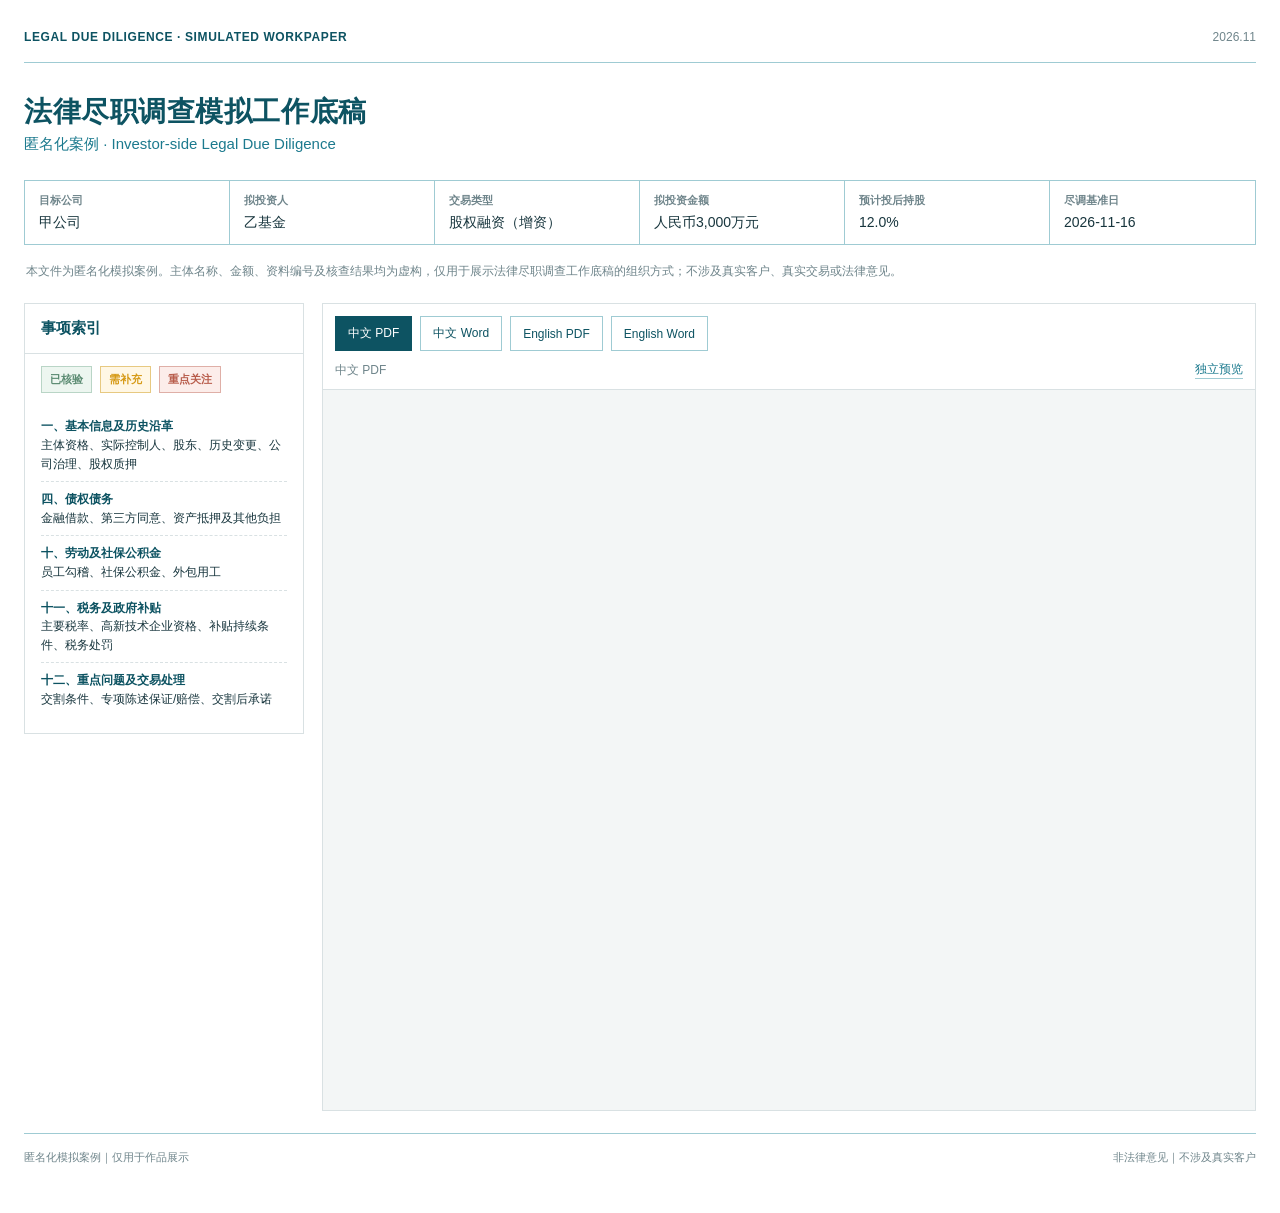
==== commit c7e503b5: "Replace portfolio with anonymized LDD workpaper" ====
--- a/index.html
+++ b/index.html
@@ -1,146 +1,85 @@
 <!doctype html>
 <html lang="zh-CN">
 <head>
-  <meta charset="utf-8" />
-  <meta name="viewport" content="width=device-width, initial-scale=1" />
-  <title>Project Aurora | Investor-Side Legal Due Diligence Portfolio</title>
-  <meta name="description" content="A bilingual, fictional investor-side PRC legal due diligence portfolio showing methodology, workpapers, red flags and transaction responses." />
-  <meta property="og:title" content="Project Aurora | Legal Due Diligence Portfolio" />
-  <meta property="og:description" content="Bilingual investor-side LDD work sample — fictional simulation, annotated for portfolio review." />
-  <style>
-    :root{--navy:#17324d;--blue:#2f6b8a;--teal:#2a7f7f;--ink:#1e2933;--muted:#66737c;--line:#d8e2e8;--paper:#f7fafc;--amber:#c88720;--red:#b23a3a;--green:#2c7a5b;--white:#fff;--shadow:0 18px 45px rgba(23,50,77,.10)}
-    *{box-sizing:border-box} html{scroll-behavior:smooth} body{margin:0;font-family:Inter,ui-sans-serif,-apple-system,BlinkMacSystemFont,"Segoe UI","PingFang SC","Microsoft YaHei",Arial,sans-serif;color:var(--ink);background:#fff;line-height:1.62}
-    a{color:inherit} .wrap{max-width:1160px;margin:0 auto;padding:0 24px}
-    .topbar{position:sticky;top:0;z-index:20;background:rgba(255,255,255,.94);backdrop-filter:blur(12px);border-bottom:1px solid rgba(216,226,232,.8)}
-    .nav{height:66px;display:flex;align-items:center;justify-content:space-between;gap:18px}.brand{font-weight:800;letter-spacing:.09em;color:var(--navy);font-size:14px}.navlinks{display:flex;gap:22px;flex-wrap:wrap}.navlinks a{text-decoration:none;color:var(--muted);font-size:13px;font-weight:600}.navlinks a:hover{color:var(--blue)}
-    .hero{padding:76px 0 42px;background:linear-gradient(180deg,#f3f8fb 0%,#fff 92%)}
-    .eyebrow{display:inline-flex;gap:8px;align-items:center;padding:6px 10px;border:1px solid #cfe0e9;background:#fff;border-radius:999px;color:var(--blue);font-size:12px;font-weight:800;letter-spacing:.05em;text-transform:uppercase}
-    h1{font-size:clamp(42px,7vw,76px);line-height:1.02;margin:20px 0 12px;color:var(--navy);letter-spacing:-.035em}.hero h2{font-size:clamp(20px,3vw,30px);font-weight:650;margin:0 0 16px;color:var(--blue)}
-    .lede{max-width:860px;color:#4d5b65;font-size:17px}.disclaimer{margin-top:24px;border-left:4px solid var(--blue);background:#eef4f7;padding:14px 16px;border-radius:0 10px 10px 0;font-size:13px;color:#40515c}
-    .facts{display:grid;grid-template-columns:repeat(6,1fr);gap:10px;margin-top:34px}.fact{background:#fff;border:1px solid var(--line);border-radius:14px;padding:14px 15px;box-shadow:0 6px 20px rgba(23,50,77,.04)}.fact b{display:block;color:var(--navy);font-size:16px}.fact span{font-size:11px;color:var(--muted);text-transform:uppercase;letter-spacing:.04em}
-    section{padding:54px 0}.section-head{display:flex;align-items:end;justify-content:space-between;gap:20px;margin-bottom:26px}.kicker{font-size:12px;font-weight:800;letter-spacing:.1em;color:var(--teal);text-transform:uppercase}.section-head h3{font-size:30px;line-height:1.15;margin:5px 0 0;color:var(--navy)}.section-head p{max-width:620px;color:var(--muted);margin:0;font-size:14px}
-    .grid{display:grid;grid-template-columns:repeat(3,1fr);gap:16px}.card{border:1px solid var(--line);border-radius:16px;padding:20px;background:#fff;box-shadow:0 8px 26px rgba(23,50,77,.045)}.card h4{margin:0 0 8px;color:var(--navy);font-size:17px}.card p{margin:0;color:var(--muted);font-size:13px}.num{font-size:12px;font-weight:800;color:var(--blue);letter-spacing:.08em}
-    .riskgrid{display:grid;grid-template-columns:repeat(2,1fr);gap:14px}.risk{border:1px solid var(--line);border-radius:14px;padding:17px 18px;background:#fff;display:grid;grid-template-columns:92px 1fr;gap:14px;align-items:start}.badge{font-size:11px;font-weight:900;letter-spacing:.06em;padding:6px 9px;border-radius:999px;text-align:center}.high{background:#fcecec;color:var(--red)}.med{background:#fff4df;color:#9b6512}.risk h4{margin:0 0 6px;font-size:15px;color:var(--navy)}.risk p{margin:0;color:#5c6871;font-size:13px}.risk small{display:block;margin-top:7px;color:#73808a}
-    .note{margin-top:18px;background:#ecf7f1;border-left:4px solid var(--green);padding:13px 15px;border-radius:0 10px 10px 0;font-size:13px;color:#3d594d}
-    .method{display:grid;grid-template-columns:repeat(4,1fr);gap:12px}.step{position:relative;border:1px solid var(--line);border-radius:14px;padding:18px;background:var(--paper);min-height:150px}.step em{font-style:normal;display:inline-grid;place-items:center;width:28px;height:28px;border-radius:50%;background:var(--navy);color:#fff;font-size:12px;font-weight:800}.step h4{margin:13px 0 7px;color:var(--navy)}.step p{margin:0;color:var(--muted);font-size:13px}
-    .extract{display:grid;grid-template-columns:1.1fr .9fr;gap:18px}.tablewrap{overflow:auto;border:1px solid var(--line);border-radius:14px;background:#fff}.mini{border-collapse:collapse;width:100%;font-size:12px}.mini th{background:var(--navy);color:#fff;text-align:left;padding:10px}.mini td{border-top:1px solid var(--line);padding:9px 10px;vertical-align:top}.mini tr:nth-child(even) td{background:#f8fbfc}
-    .callout-stack{display:grid;gap:12px}.callout{padding:15px 16px;border-radius:12px;border-left:4px solid var(--blue);background:#eef4f7}.callout strong{display:block;color:var(--navy);font-size:13px}.callout span{font-size:12.5px;color:#53616b}.callout.red{background:#fcecec;border-left-color:var(--red)}.callout.amber{background:#fff6e7;border-left-color:var(--amber)}
-    .viewer-shell{border:1px solid var(--line);border-radius:18px;overflow:hidden;background:#fff;box-shadow:var(--shadow)}.viewer-toolbar{display:flex;justify-content:space-between;gap:14px;align-items:center;padding:13px 14px;background:#f6f9fb;border-bottom:1px solid var(--line);flex-wrap:wrap}.tabs{display:flex;gap:8px;flex-wrap:wrap}.tab{border:1px solid #c9d8e0;background:#fff;color:var(--navy);padding:8px 12px;border-radius:10px;font-weight:750;font-size:12px;cursor:pointer}.tab.active{background:var(--navy);color:#fff;border-color:var(--navy)}.openlink{font-size:12px;color:var(--blue);font-weight:750;text-decoration:none}.viewer-note{padding:10px 14px;background:#fff7e8;border-bottom:1px solid #edd8ae;color:#735523;font-size:12px}.frame{width:100%;height:78vh;min-height:680px;border:0;background:#eef2f5}.fallback{display:none;padding:34px}.fallback h4{color:var(--navy)}
-    .deliverables{display:grid;grid-template-columns:repeat(4,1fr);gap:12px}.deliverable{border:1px solid var(--line);border-radius:14px;padding:16px;background:#fff}.deliverable .type{font-size:11px;color:var(--blue);font-weight:850}.deliverable h4{font-size:14px;color:var(--navy);margin:7px 0 4px}.deliverable p{font-size:12px;color:var(--muted);margin:0 0 11px}.deliverable a{font-size:12px;font-weight:800;color:var(--blue);text-decoration:none}
-    footer{padding:38px 0 48px;border-top:1px solid var(--line);color:var(--muted);font-size:12px}.footgrid{display:flex;justify-content:space-between;gap:20px;flex-wrap:wrap}.repo{font-family:ui-monospace,SFMono-Regular,Menlo,monospace;color:#46535d}
-    @media(max-width:900px){.facts{grid-template-columns:repeat(3,1fr)}.grid,.method{grid-template-columns:repeat(2,1fr)}.extract{grid-template-columns:1fr}.deliverables{grid-template-columns:repeat(2,1fr)}}
-    @media(max-width:620px){.navlinks{display:none}.hero{padding-top:48px}.facts{grid-template-columns:repeat(2,1fr)}.grid,.riskgrid,.method,.deliverables{grid-template-columns:1fr}.risk{grid-template-columns:80px 1fr}.frame{height:70vh;min-height:560px}.section-head{display:block}.section-head p{margin-top:12px}}
-  </style>
+<meta charset="utf-8" />
+<meta name="viewport" content="width=device-width,initial-scale=1" />
+<title>法律尽职调查模拟工作底稿</title>
+<meta name="description" content="匿名化法律尽职调查模拟工作底稿，中英文 PDF / Word 在线预览。" />
+<style>
+:root{--teal:#0d5362;--teal2:#1c7a8e;--line:#9fcbd3;--soft:#f7fafa;--text:#17353d;--muted:#6f858b;--gold:#d69a16;--goldbg:#fff7e5;--red:#b85c4b;--redbg:#fcedea;--green:#5b8b72;--greenbg:#edf6f0}
+*{box-sizing:border-box} body{margin:0;background:#fff;color:var(--text);font-family:-apple-system,BlinkMacSystemFont,"Segoe UI","Noto Sans SC","Noto Sans CJK SC",Arial,sans-serif}
+a{color:inherit}.wrap{max-width:1280px;margin:0 auto;padding:22px 24px 48px}.top{display:flex;justify-content:space-between;gap:20px;align-items:flex-start;border-bottom:1px solid var(--line);padding:8px 0 18px}.kicker{font-size:12px;font-weight:700;color:var(--teal);letter-spacing:.05em}.date{font-size:12px;color:var(--muted)}h1{font-size:28px;margin:30px 0 4px;color:var(--teal);letter-spacing:.02em}.sub{margin:0;color:var(--teal2);font-size:15px}.meta{display:grid;grid-template-columns:repeat(6,1fr);border:1px solid var(--line);margin:26px 0 16px}.meta div{padding:12px 14px;border-right:1px solid var(--line)}.meta div:last-child{border-right:0}.meta b{display:block;font-size:11px;color:var(--muted);margin-bottom:5px;font-weight:600}.meta span{font-size:14px}.notice{font-size:12px;color:var(--muted);line-height:1.7;margin:12px 2px 22px}.grid{display:grid;grid-template-columns:280px minmax(0,1fr);gap:18px;align-items:start}.panel{border:1px solid #d9e1e3;background:#fff}.panel h2{font-size:15px;color:var(--teal);padding:15px 16px;margin:0;border-bottom:1px solid #d9e1e3}.side{padding:12px 16px 16px}.legend{display:flex;gap:8px;flex-wrap:wrap;margin-bottom:16px}.tag{font-size:11px;font-weight:700;padding:5px 8px;border:1px solid}.ok{color:var(--green);background:var(--greenbg);border-color:#b9d5c6}.med{color:var(--gold);background:var(--goldbg);border-color:#e7c981}.high{color:var(--red);background:var(--redbg);border-color:#dfafa7}.scope{list-style:none;padding:0;margin:0}.scope li{font-size:12px;line-height:1.55;padding:8px 0;border-bottom:1px dashed #d9e1e3}.scope li:last-child{border-bottom:0}.scope strong{display:block;color:var(--teal);font-weight:650}.tabs{display:flex;flex-wrap:wrap;gap:8px;padding:12px 12px 0}.tab{border:1px solid var(--line);background:#fff;color:var(--teal);padding:8px 12px;font:inherit;font-size:12px;cursor:pointer}.tab.active{background:var(--teal);color:#fff;border-color:var(--teal)}.viewerbar{display:flex;align-items:center;justify-content:space-between;gap:12px;padding:10px 12px;border-bottom:1px solid #d9e1e3}.viewerbar span{font-size:12px;color:var(--muted)}.viewerbar a{font-size:12px;color:var(--teal2);text-decoration:none;border-bottom:1px solid var(--line)}.viewer{width:100%;height:78vh;min-height:720px;border:0;display:block;background:#f3f6f6}.foot{display:flex;justify-content:space-between;gap:20px;border-top:1px solid var(--line);padding-top:16px;margin-top:22px;font-size:11px;color:var(--muted)}
+@media(max-width:900px){.meta{grid-template-columns:repeat(2,1fr)}.meta div{border-bottom:1px solid var(--line)}.grid{grid-template-columns:1fr}.viewer{height:70vh;min-height:560px}.side{display:grid;grid-template-columns:1fr 1fr;gap:16px}.legend{align-content:start}}
+@media(max-width:560px){.wrap{padding:16px 12px 32px}.meta{grid-template-columns:1fr}.meta div{border-right:0}.side{display:block}h1{font-size:24px}.viewer{min-height:520px}.foot{display:block}.foot span{display:block;margin-bottom:4px}}
+</style>
 </head>
 <body>
-  <header class="topbar"><div class="wrap nav"><div class="brand">PROJECT AURORA · LDD PORTFOLIO</div><nav class="navlinks"><a href="#scope">Method</a><a href="#findings">Findings</a><a href="#workpapers">Workpapers</a><a href="#report">Report Preview</a></nav></div></header>
+<div class="wrap">
+  <div class="top"><div class="kicker">LEGAL DUE DILIGENCE · SIMULATED WORKPAPER</div><div class="date">2026.11</div></div>
+  <h1>法律尽职调查模拟工作底稿</h1>
+  <p class="sub">匿名化案例 · Investor-side Legal Due Diligence</p>
 
-  <main>
-    <section class="hero"><div class="wrap">
-      <div class="eyebrow">Legal drafting portfolio · investor-side simulation</div>
-      <h1>Project Aurora</h1>
-      <h2>投资方法律尽职调查 / Investor-Side Legal Due Diligence</h2>
-      <p class="lede">一个按照真实 PE/VC 法律尽调工作流组织的双语模拟项目：从资料请求、证据链、股权与历史沿革、债务、劳动社保、税务与政府补贴，到 Red Flag、交割条件和交易保护。</p>
-      <div class="disclaimer"><b>项目性质 / Status.</b> 本项目完全虚构，独立用于法律尽调方法和法律写作作品集展示；不涉及真实客户、真实公司或已完成的法律意见。<br><b>Fictional simulation.</b> All entities, facts, documents and findings are simulated for portfolio purposes only. This is not legal advice.</div>
-      <div class="facts">
-        <div class="fact"><span>Target</span><b>星澜智能</b></div><div class="fact"><span>Round</span><b>Series A</b></div><div class="fact"><span>Investment</span><b>RMB 30m</b></div><div class="fact"><span>Pre-money</span><b>RMB 220m</b></div><div class="fact"><span>Post-close</span><b>12.0%</b></div><div class="fact"><span>Cut-off</span><b>16 Nov 2026</b></div>
-      </div>
-    </div></section>
+  <div class="meta">
+    <div><b>目标公司</b><span>甲公司</span></div>
+    <div><b>拟投资人</b><span>乙基金</span></div>
+    <div><b>交易类型</b><span>股权融资（增资）</span></div>
+    <div><b>拟投资金额</b><span>人民币3,000万元</span></div>
+    <div><b>预计投后持股</b><span>12.0%</span></div>
+    <div><b>尽调基准日</b><span>2026-11-16</span></div>
+  </div>
+  <p class="notice">本文件为匿名化模拟案例。主体名称、金额、资料编号及核查结果均为虚构，仅用于展示法律尽职调查工作底稿的组织方式；不涉及真实客户、真实交易或法律意见。</p>
 
-    <section id="scope"><div class="wrap">
-      <div class="section-head"><div><div class="kicker">Methodology</div><h3>不是“看资料”，而是建立证据链</h3></div><p>方法结构来自用户提供的 LDD Guide：公司基本信息/股东与沿革、债权债务、劳动社保、税务与政府补贴。源模板的品牌、原句及内部评级体系未被复制。</p></div>
-      <div class="method">
-        <div class="step"><em>1</em><h4>Define the fact</h4><p>先明确要证明什么：谁是股东、谁控制、借款是否未结清、员工人数为什么不一致。</p></div>
-        <div class="step"><em>2</em><h4>Primary evidence</h4><p>章程、股东名册、协议、借款文件、员工与税务资料构成第一手证据。</p></div>
-        <div class="step"><em>3</em><h4>Independent check</h4><p>用公开登记、征信/担保登记及其他独立来源验证主体、权利状态和履行状态。</p></div>
-        <div class="step"><em>4</em><h4>Transaction response</h4><p>把差异转化为补材料、整改、CP、陈述保证、赔偿或交割后承诺。</p></div>
-      </div>
-      <div class="grid" style="margin-top:18px">
-        <div class="card"><div class="num">01 · CORPORATE</div><h4>基本信息、实控人与权属链</h4><p>当前登记只是起点；进一步重建历史股权形成、出资、质押和既有投资人权利。</p></div>
-        <div class="card"><div class="num">02 · DEBT</div><h4>借款、担保与资产负担</h4><p>合同 + 征信 + 还款 + 登记交叉核验，再判断本轮是否触发同意或违约机制。</p></div>
-        <div class="card"><div class="num">03 · EMPLOYMENT</div><h4>员工、合同、社保与外包</h4><p>把花名册、工资、劳动合同、社保、公积金人数勾稽到人，并解释差异。</p></div>
-      </div>
-    </div></section>
-
-    <section id="findings" style="background:#f7fafc"><div class="wrap">
-      <div class="section-head"><div><div class="kicker">Red flags</div><h3>核心问题 / Principal Findings</h3></div><p>评级用于决定交易动作，而不是单纯贴标签：HIGH 优先进入交割条件、第三方同意或权利清理；MEDIUM 进入补充核查、赔偿或整改。</p></div>
-      <div class="riskgrid">
-        <div class="risk"><div class="badge high">HIGH · RF-01</div><div><h4>创始人股权质押 / Founder equity pledge</h4><p>相当于目标公司总股本35%的创始人股权被质押，担保约 RMB40m 个人债务。</p><small>Response: release / acceptable replacement security before Closing 1.</small></div></div>
-        <div class="risk"><div class="badge high">HIGH · RF-02</div><div><h4>既有投资人特殊权利 / Legacy rights</h4><p>2022 SHA 的赎回、反稀释、优先清算及否决权与本轮安排存在冲突。</p><small>Response: terminate/restatement and consolidate into new SHA + AOA.</small></div></div>
-        <div class="risk"><div class="badge high">HIGH · RF-03</div><div><h4>银行贷款及担保 / Bank debt</h4><p>RMB20m 经营贷款以核心设备抵押，并对新增重要股东/股权变动设通知或同意机制。</p><small>Response: written bank confirmation/consent; confirm security scope.</small></div></div>
-        <div class="risk"><div class="badge med">MED · RF-04</div><div><h4>历史股权转让文件缺口 / Title gap</h4><p>2021年20%股权转让已登记，但签署版股权转让协议和完整付款凭证未提供。</p><small>Response: cure document chain or use specific title representation/indemnity.</small></div></div>
-        <div class="risk"><div class="badge med">MED · RF-05</div><div><h4>社保公积金差异 / Contribution gap</h4><p>员工186人、社保171人、公积金169人，需要逐人解释并量化补缴风险。</p><small>Response: person-level reconciliation + remediation/specific indemnity.</small></div></div>
-        <div class="risk"><div class="badge med">MED · RF-06/07</div><div><h4>补贴与税收优惠 / Subsidy & HNTE</h4><p>RMB5m补贴附持续条件；15%企业所得税优惠依赖2026年到期的HNTE资格。</p><small>Response: clawback covenant + 25% CIT sensitivity if renewal fails.</small></div></div>
-      </div>
-      <div class="note"><b>Portfolio annotation.</b> 重点不是写出“有风险”，而是能说明证据来自哪里、还缺什么、为什么影响投资人，以及应该放进 CP、陈述保证、赔偿还是 post-closing covenant。</div>
-    </div></section>
-
-    <section id="workpapers"><div class="wrap">
-      <div class="section-head"><div><div class="kicker">Workpapers</div><h3>资料请求 + 核查矩阵</h3></div><p>真实尽调的可复核性来自工作底稿。审阅者应能从报告结论反向追到具体底层文件、外部查询和跟进项。</p></div>
-      <div class="extract">
-        <div class="tablewrap"><table class="mini"><thead><tr><th>ID</th><th>Request / 资料</th><th>Status</th><th>Follow-up / 跟进</th></tr></thead><tbody>
-          <tr><td>C-01</td><td>营业执照、最新章程</td><td>Received</td><td>—</td></tr>
-          <tr><td>C-04</td><td>2021股权转让协议及付款凭证</td><td>Open</td><td>Executed agreement missing</td></tr>
-          <tr><td>C-06</td><td>股权质押合同、主债务及登记</td><td>Partial</td><td>Current debt balance confirmation</td></tr>
-          <tr><td>D-01</td><td>企业信用报告、借款及担保文件</td><td>Received</td><td>Bank consent outstanding</td></tr>
-          <tr><td>E-02</td><td>社保/公积金明细</td><td>Received</td><td>Headcount differences identified</td></tr>
-          <tr><td>T-02</td><td>政府补贴批复/协议及拨付凭证</td><td>Received</td><td>Continuing conditions require protection</td></tr>
-        </tbody></table></div>
-        <div class="callout-stack">
-          <div class="callout"><strong>股东是谁 ≠ 实控人是谁</strong><span>直接/间接持股、表决权委托、一致行动、董事席位和章程机制应一起判断。</span></div>
-          <div class="callout red"><strong>有贷款 ≠ 一定是红旗</strong><span>真正重要的是未结清金额、资产负担、契约限制，以及本轮是否触发同意或提前到期。</span></div>
-          <div class="callout amber"><strong>社保人数不一致只是起点</strong><span>需要逐人区分新入职、离职、异地缴纳、返聘还是实际漏缴，并量化敞口。</span></div>
-          <div class="callout"><strong>补贴是“带条件的钱”</strong><span>核查持续期限、搬迁/股权变更/资产处置要求，并把返还风险写进交易保护。</span></div>
+  <div class="grid">
+    <aside class="panel">
+      <h2>事项索引</h2>
+      <div class="side">
+        <div>
+          <div class="legend"><span class="tag ok">已核验</span><span class="tag med">需补充</span><span class="tag high">重点关注</span></div>
+          <ul class="scope">
+            <li><strong>一、基本信息及历史沿革</strong>主体资格、实际控制人、股东、历史变更、公司治理、股权质押</li>
+            <li><strong>四、债权债务</strong>金融借款、第三方同意、资产抵押及其他负担</li>
+            <li><strong>十、劳动及社保公积金</strong>员工勾稽、社保公积金、外包用工</li>
+            <li><strong>十一、税务及政府补贴</strong>主要税率、高新技术企业资格、补贴持续条件、税务处罚</li>
+            <li><strong>十二、重点问题及交易处理</strong>交割条件、专项陈述保证/赔偿、交割后承诺</li>
+          </ul>
         </div>
       </div>
-    </div></section>
+    </aside>
 
-    <section id="report" style="background:#f7fafc"><div class="wrap">
-      <div class="section-head"><div><div class="kicker">Full report</div><h3>PDF / Word 网页内预览</h3></div><p>PDF 使用浏览器原生预览；Word 使用 Microsoft Office Online Viewer 嵌入。部署到你的 GitHub Pages 地址后即可直接阅读，不需要先下载。</p></div>
-      <div class="viewer-shell">
-        <div class="viewer-toolbar"><div class="tabs">
-          <button class="tab active" data-type="pdf" data-lang="cn">中文 PDF</button>
-          <button class="tab" data-type="docx" data-lang="cn">中文 Word</button>
-          <button class="tab" data-type="pdf" data-lang="en">English PDF</button>
-          <button class="tab" data-type="docx" data-lang="en">English Word</button>
-        </div><a class="openlink" id="openDoc" href="docs/Project_Aurora_LDD_CN.pdf" target="_blank" rel="noopener">Open in new tab ↗</a></div>
-        <div class="viewer-note" id="viewerNote">PDF preview is rendered from the same annotated Word report. The project is fictional and for portfolio purposes only.</div>
-        <iframe class="frame" id="docFrame" title="Project Aurora document preview" src="docs/Project_Aurora_LDD_CN.pdf"></iframe>
-        <div class="fallback" id="fallback"><h4>Word viewer fallback</h4><p>If the embedded Office viewer is blocked by browser privacy settings, use “Open in new tab” above. The document remains viewable online through Office Online once this site is deployed at the public GitHub Pages URL.</p></div>
+    <section class="panel">
+      <div class="tabs" role="tablist" aria-label="Document preview">
+        <button class="tab active" data-kind="pdf" data-file="docs/LDD_Workpaper_CN.pdf" data-label="中文 PDF">中文 PDF</button>
+        <button class="tab" data-kind="word" data-file="docs/LDD_Workpaper_CN.docx" data-label="中文 Word">中文 Word</button>
+        <button class="tab" data-kind="pdf" data-file="docs/LDD_Workpaper_EN.pdf" data-label="English PDF">English PDF</button>
+        <button class="tab" data-kind="word" data-file="docs/LDD_Workpaper_EN.docx" data-label="English Word">English Word</button>
       </div>
-      <div class="deliverables" style="margin-top:18px">
-        <div class="deliverable"><div class="type">CN · PDF</div><h4>中文尽调报告</h4><p>12页，带重点批注、红旗、工作底稿和交易处理。</p><a href="docs/Project_Aurora_LDD_CN.pdf" target="_blank">Preview PDF ↗</a></div>
-        <div class="deliverable"><div class="type">CN · WORD</div><h4>中文可编辑版</h4><p>与PDF同源，可在Office Online中直接预览。</p><a href="docs/Project_Aurora_LDD_CN.docx" target="_blank">Open file ↗</a></div>
-        <div class="deliverable"><div class="type">EN · PDF</div><h4>English LDD Report</h4><p>13 pages, investor-side red-flag and detailed diligence format.</p><a href="docs/Project_Aurora_LDD_EN.pdf" target="_blank">Preview PDF ↗</a></div>
-        <div class="deliverable"><div class="type">EN · WORD</div><h4>Editable English Version</h4><p>Same annotated content, formatted as a professional legal work sample.</p><a href="docs/Project_Aurora_LDD_EN.docx" target="_blank">Open file ↗</a></div>
-      </div>
-    </div></section>
-  </main>
+      <div class="viewerbar"><span id="label">中文 PDF</span><a id="open" href="docs/LDD_Workpaper_CN.pdf" target="_blank" rel="noopener">独立预览</a></div>
+      <iframe id="viewer" class="viewer" title="Document preview" src="docs/LDD_Workpaper_CN.pdf#view=FitH"></iframe>
+    </section>
+  </div>
 
-  <footer><div class="wrap footgrid"><div><b>PROJECT AURORA</b> · FICTIONAL LEGAL WORK SAMPLE · 16 NOV 2026</div><div class="repo">annaan19.github.io/pevc-legal-portfolio/</div></div></footer>
-
+  <div class="foot"><span>匿名化模拟案例｜仅用于作品展示</span><span>非法律意见｜不涉及真实客户</span></div>
+</div>
 <script>
-  const PUBLIC_ROOT='https://annaan19.github.io/pevc-legal-portfolio/';
-  const files={
-    cn:{pdf:'docs/Project_Aurora_LDD_CN.pdf',docx:'docs/Project_Aurora_LDD_CN.docx'},
-    en:{pdf:'docs/Project_Aurora_LDD_EN.pdf',docx:'docs/Project_Aurora_LDD_EN.docx'}
-  };
-  const frame=document.getElementById('docFrame');
-  const openDoc=document.getElementById('openDoc');
-  const note=document.getElementById('viewerNote');
-  document.querySelectorAll('.tab').forEach(btn=>btn.addEventListener('click',()=>{
-    document.querySelectorAll('.tab').forEach(x=>x.classList.remove('active')); btn.classList.add('active');
-    const lang=btn.dataset.lang,type=btn.dataset.type,file=files[lang][type];
-    if(type==='pdf'){
-      frame.src=file; openDoc.href=file;
-      note.textContent='PDF preview uses the browser’s native viewer. The PDF is generated from the same annotated Word report.';
-    } else {
-      const publicUrl=PUBLIC_ROOT+file;
-      const office='https://view.officeapps.live.com/op/embed.aspx?src='+encodeURIComponent(publicUrl);
-      frame.src=office; openDoc.href='https://view.officeapps.live.com/op/view.aspx?src='+encodeURIComponent(publicUrl);
-      note.textContent='Word preview is embedded through Microsoft Office Online Viewer and requires the public GitHub Pages URL to be reachable.';
-    }
-  }));
+const viewer=document.getElementById('viewer');
+const label=document.getElementById('label');
+const open=document.getElementById('open');
+function absoluteDoc(path){return new URL(path, window.location.href).href;}
+function show(btn){
+  document.querySelectorAll('.tab').forEach(x=>x.classList.toggle('active',x===btn));
+  const file=btn.dataset.file, kind=btn.dataset.kind;
+  label.textContent=btn.dataset.label;
+  if(kind==='word'){
+    const abs=absoluteDoc(file);
+    const office='https://view.officeapps.live.com/op/embed.aspx?src='+encodeURIComponent(abs);
+    viewer.src=office;
+    open.href='https://view.officeapps.live.com/op/view.aspx?src='+encodeURIComponent(abs);
+  }else{
+    viewer.src=file+'#view=FitH';
+    open.href=file;
+  }
+}
+document.querySelectorAll('.tab').forEach(btn=>btn.addEventListener('click',()=>show(btn)));
 </script>
 </body>
 </html>
